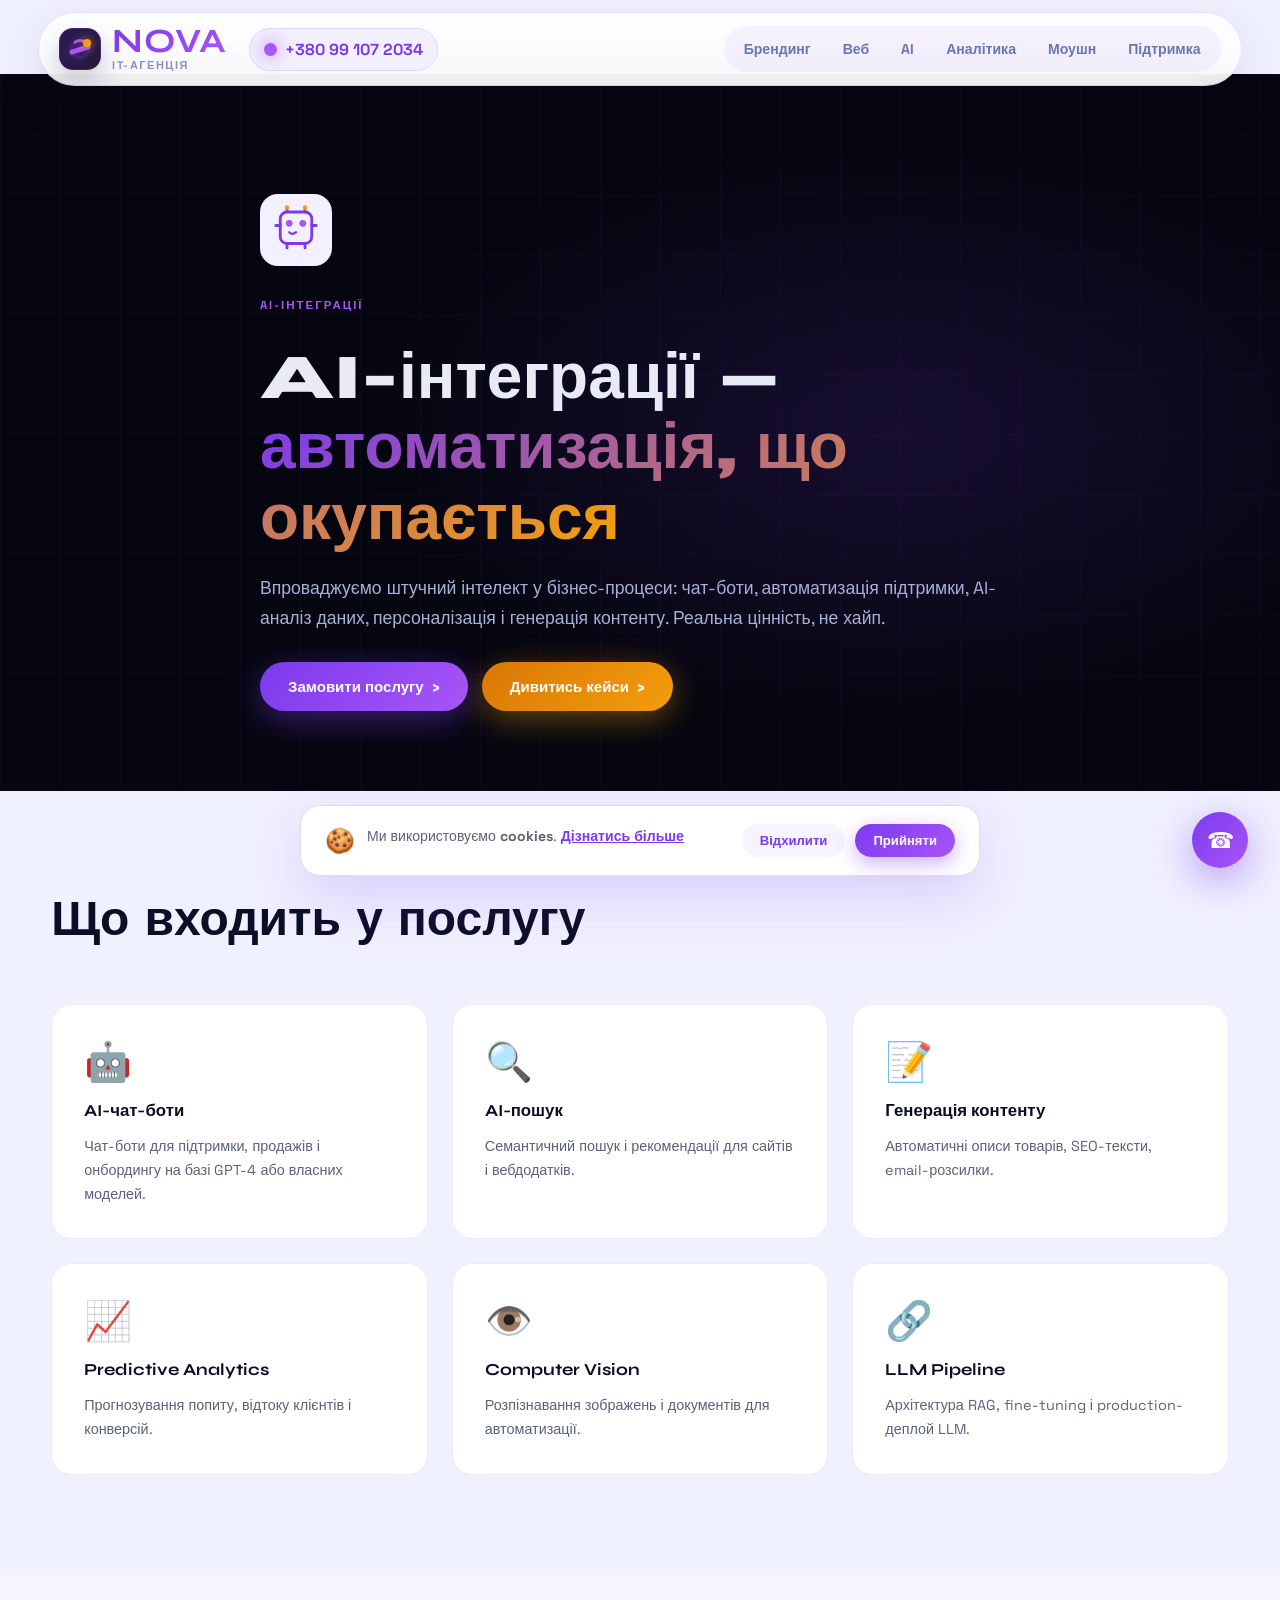
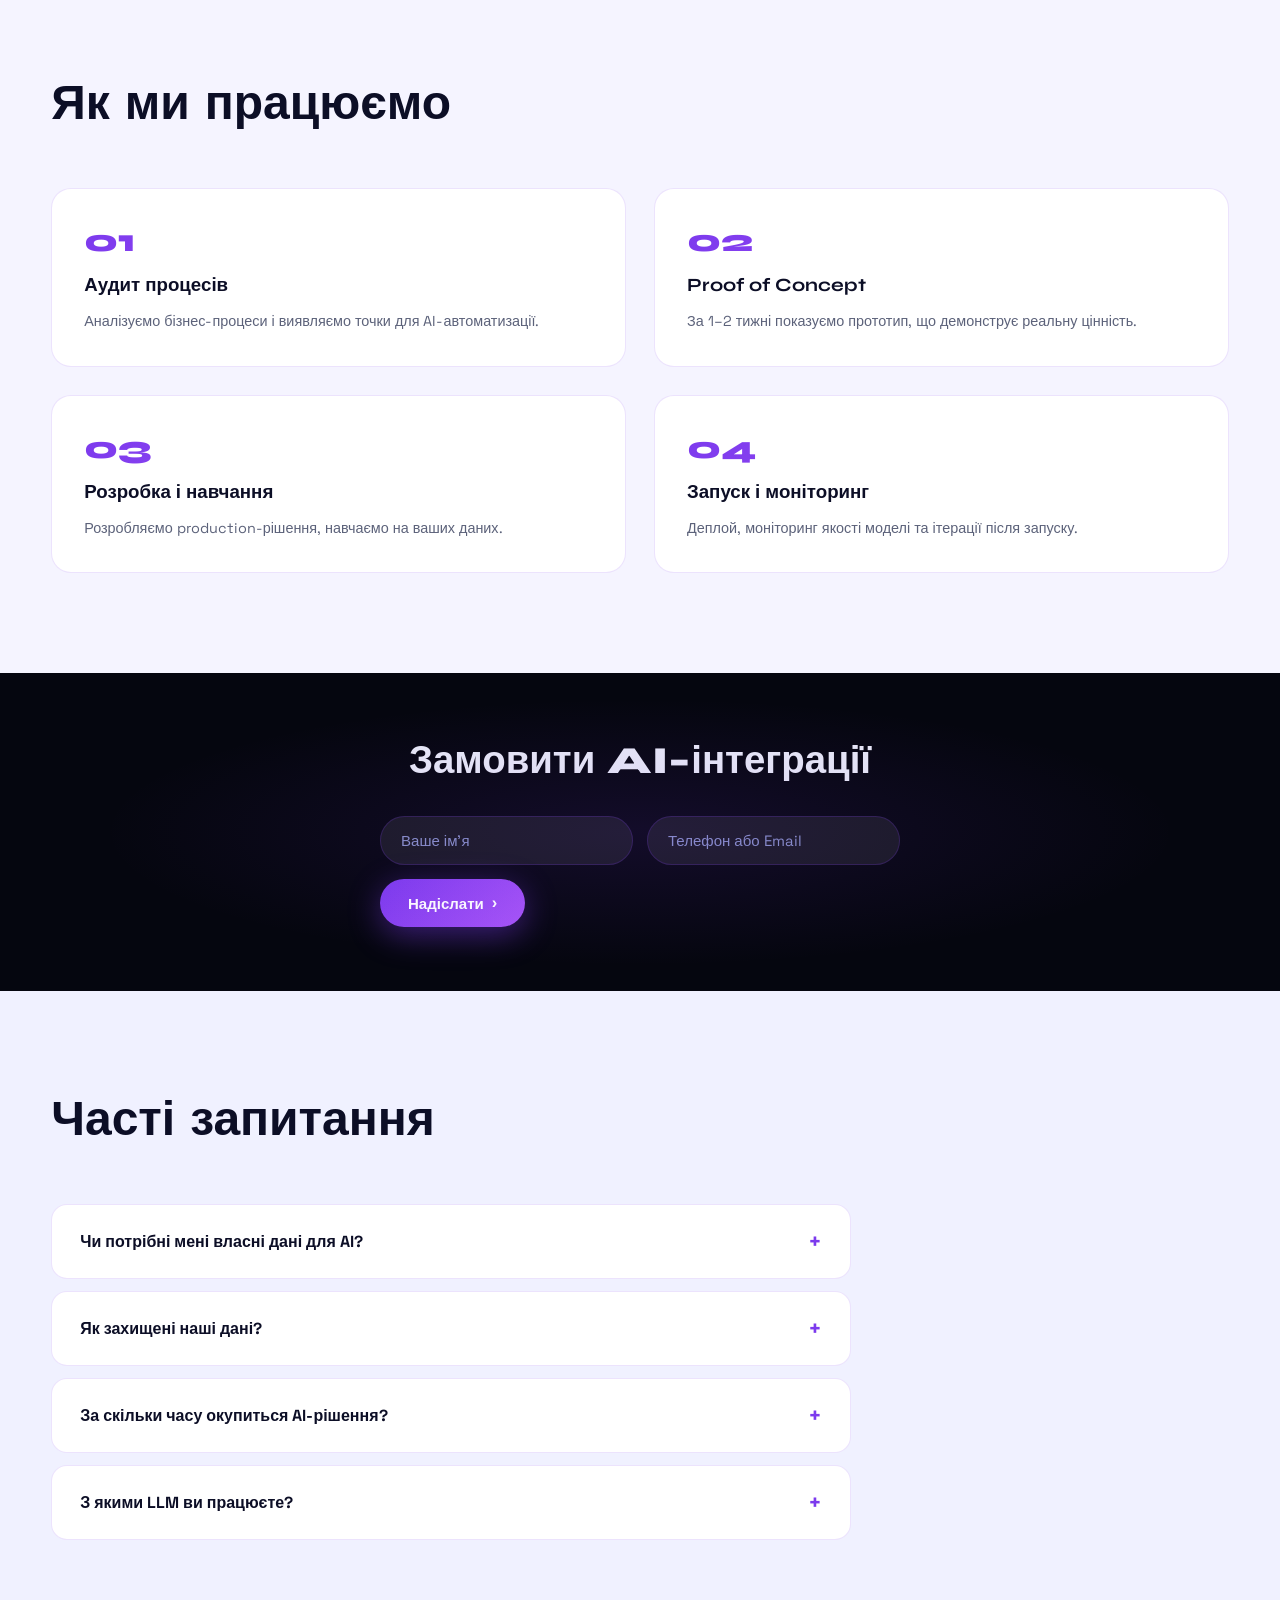
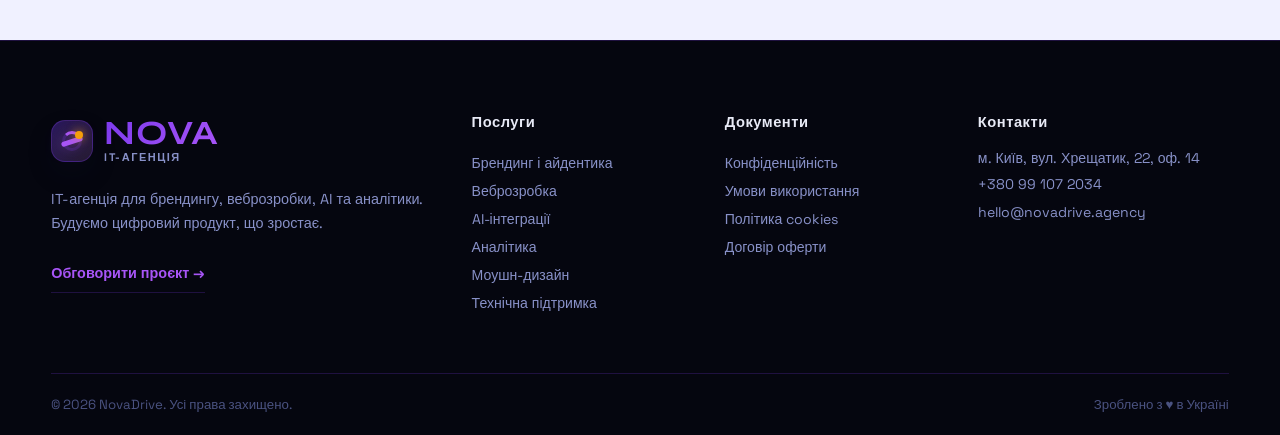
==== ai/index.html @ da86ccfa "first commit" ====
<!doctype html>
<html lang="uk">
<head>
  <meta charset="UTF-8"/>
  <meta name="viewport" content="width=device-width, initial-scale=1.0"/>
  <title>AI-інтеграції — NovaDrive</title>
  <meta name="description" content="AI-інтеграції — автоматизація, що окупається"/>
  <link rel="stylesheet" href="/assets/css/style.css"/>
  <style>
    .service-hero{padding:120px 0 80px;background:var(--bg);position:relative;overflow:hidden}
    .service-hero::before{content:'';position:absolute;inset:0;background:radial-gradient(ellipse 60% 60% at 70% 50%,rgba(124,58,237,.15),transparent 70%);pointer-events:none}
    .service-hero::after{content:'';position:absolute;inset:0;background-image:linear-gradient(rgba(124,58,237,.05) 1px,transparent 1px),linear-gradient(90deg,rgba(124,58,237,.05) 1px,transparent 1px);background-size:60px 60px;animation:gridMove 20s linear infinite;pointer-events:none}
    .service-hero-inner{position:relative;z-index:2;display:flex;flex-direction:column;gap:20px;max-width:760px}
    .service-hero img{width:72px;height:72px}
    .service-hero h1{font-family:'Syne',sans-serif;font-size:clamp(2.4rem,5vw,4rem);font-weight:800;color:#e8eaf6;margin:0;line-height:1.1}
    .service-hero h1 span{background:linear-gradient(135deg,#7c3aed,#f59e0b);-webkit-background-clip:text;color:transparent}
    .service-hero .lead{color:#a8b0d6;font-size:1.1rem;line-height:1.7;margin:0}
    .service-cta{display:flex;gap:14px;flex-wrap:wrap;margin-top:8px}
    .features-section{padding:100px 0}
    .features-grid{display:grid;grid-template-columns:repeat(3,1fr);gap:24px;margin-top:0}
    .feature-item{background:#fff;border:1px solid rgba(124,58,237,.12);border-radius:20px;padding:32px;display:flex;flex-direction:column;gap:14px;transition:.3s}
    .feature-item:hover{transform:translateY(-4px);box-shadow:0 20px 50px rgba(124,58,237,.15)}
    .feature-item span{font-size:2.4rem}
    .feature-item h3{font-family:'Syne',sans-serif;font-size:1.05rem;margin:0;color:#0c0e26}
    .feature-item p{color:#5c627a;font-size:.9rem;line-height:1.65;margin:0}
    .process-section{padding:100px 0;background:#f5f4ff}
    .process-grid{display:grid;grid-template-columns:repeat(2,1fr);gap:28px;margin-top:56px}
    .step{background:#fff;border:1px solid rgba(124,58,237,.14);border-radius:20px;padding:32px;display:flex;flex-direction:column;gap:14px}
    .step-num{font-family:'Syne',sans-serif;font-size:2rem;font-weight:800;background:linear-gradient(135deg,#7c3aed,#a855f7);-webkit-background-clip:text;color:transparent}
    .step h3{font-family:'Syne',sans-serif;margin:0;color:#0c0e26}
    .step p{color:#5c627a;font-size:.9rem;line-height:1.65;margin:0}
    .faq-section{padding:100px 0}
    .faq-list{display:flex;flex-direction:column;gap:12px;margin-top:56px;max-width:800px}
    .faq-item{background:#fff;border:1px solid rgba(124,58,237,.14);border-radius:16px;overflow:hidden}
    .faq-item summary{padding:22px 28px;cursor:pointer;font-weight:700;color:#0c0e26;list-style:none;display:flex;justify-content:space-between;align-items:center}
    .faq-item summary::after{content:'+';color:var(--violet);font-size:1.4rem;transition:.2s}
    .faq-item[open] summary::after{transform:rotate(45deg)}
    .faq-item p{padding:0 28px 22px;color:#5c627a;font-size:.9rem;line-height:1.7;margin:0}
    @media(max-width:768px){.features-grid,.process-grid{grid-template-columns:1fr}}
  </style>
</head>
<body>
<div class="loader"><div class="loader-ring"></div></div>

<header class="site-header" id="top">
  <div class="container nav-wrap">
    <a class="logo logo-premium" href="/" aria-label="NovaDrive">
      <span class="logo-mark"><i></i></span>
      <span class="logo-text"><b>NOVA</b><em>IT-агенція</em></span>
    </a>
    <div class="quick-contact">
      <span class="dot"></span>
      <a href="tel:+380991072034">+380 99 107 2034</a>
    </div>
    <nav class="desktop-nav">
      <a href="/branding">Брендинг</a>
      <a href="/webdev">Веб</a>
      <a href="/ai">AI</a>
      <a href="/analytics">Аналітика</a>
      <a href="/motion">Моушн</a>
      <a href="/support">Підтримка</a>
    </nav>
    <button class="menu-btn" aria-label="Меню" aria-expanded="false">
      <span></span><span></span><span></span>
    </button>
  </div>
</header>

<aside class="mega-menu" aria-hidden="true">
  <div class="mega-panel">
    <div class="mega-head">
      <a class="logo logo-premium" href="/" aria-label="NovaDrive">
        <span class="logo-mark"><i></i></span>
        <span class="logo-text"><b>NOVA</b><em>IT-агенція</em></span>
      </a>
      <button class="close-menu" aria-label="Закрити">×</button>
    </div>
    <div class="mega-grid">
      <div class="mega-card featured">
        <p class="eyebrow">Послуга</p>
        <h3>AI-інтеграції</h3>
        <p>AI-інтеграції — автоматизація, що окупається</p>
        <a class="btn small" href="#consult">Обговорити проєкт <i>›</i></a>
      </div>
      <div class="mega-card">
        <h3>Послуги</h3>
        <a href="/branding">Брендинг і айдентика</a>
        <a href="/webdev">Веброзробка</a>
        <a href="/ai">AI-інтеграції</a>
        <a href="/analytics">Аналітика</a>
        <a href="/motion">Моушн-дизайн</a>
        <a href="/support">Технічна підтримка</a>
      </div>
      <div class="mega-card"><h3>Навігація</h3>
        <a href="/">Головна</a><a href="/#cases">Кейси</a>
        <a href="/#reviews">Відгуки</a><a href="/#team">Команда</a>
      </div>
      <div class="mega-card contact-card"><h3>Контакти</h3>
        <a href="tel:+380991072034">+380 99 107 2034</a>
        <a href="mailto:hello@novadrive.agency">hello@novadrive.agency</a>
      </div>
    </div>
  </div>
</aside>

<main>
  <section class="service-hero">
    <div class="container service-hero-inner reveal">
      <img src="/assets/img/ai.svg" alt="AI-інтеграції"/>
      <p class="eyebrow">AI-інтеграції</p>
      <h1>AI-інтеграції — <span>автоматизація, що окупається</span></h1>
      <p class="lead">Впроваджуємо штучний інтелект у бізнес-процеси: чат-боти, автоматизація підтримки, AI-аналіз даних, персоналізація і генерація контенту. Реальна цінність, не хайп.</p>
      <div class="service-cta">
        <a href="#consult" class="btn">Замовити послугу <i>›</i></a>
        <a href="/#cases" class="btn amber">Дивитись кейси <i>›</i></a>
      </div>
    </div>
  </section>

  <section class="features-section">
    <div class="container">
      <h2 class="title reveal">Що входить у послугу</h2>
      <div class="features-grid">
        <div class="feature-item reveal"><span>🤖</span><h3>AI-чат-боти</h3><p>Чат-боти для підтримки, продажів і онбордингу на базі GPT-4 або власних моделей.</p></div>
<div class="feature-item reveal"><span>🔍</span><h3>AI-пошук</h3><p>Семантичний пошук і рекомендації для сайтів і вебдодатків.</p></div>
<div class="feature-item reveal"><span>📝</span><h3>Генерація контенту</h3><p>Автоматичні описи товарів, SEO-тексти, email-розсилки.</p></div>
<div class="feature-item reveal"><span>📈</span><h3>Predictive Analytics</h3><p>Прогнозування попиту, відтоку клієнтів і конверсій.</p></div>
<div class="feature-item reveal"><span>👁️</span><h3>Computer Vision</h3><p>Розпізнавання зображень і документів для автоматизації.</p></div>
<div class="feature-item reveal"><span>🔗</span><h3>LLM Pipeline</h3><p>Архітектура RAG, fine-tuning і production-деплой LLM.</p></div>
      </div>
    </div>
  </section>

  <section class="process-section">
    <div class="container">
      <h2 class="title reveal">Як ми працюємо</h2>
      <div class="process-grid">
        <div class="step reveal"><span class="step-num">01</span><h3>Аудит процесів</h3><p>Аналізуємо бізнес-процеси і виявляємо точки для AI-автоматизації.</p></div>
<div class="step reveal"><span class="step-num">02</span><h3>Proof of Concept</h3><p>За 1–2 тижні показуємо прототип, що демонструє реальну цінність.</p></div>
<div class="step reveal"><span class="step-num">03</span><h3>Розробка і навчання</h3><p>Розробляємо production-рішення, навчаємо на ваших даних.</p></div>
<div class="step reveal"><span class="step-num">04</span><h3>Запуск і моніторинг</h3><p>Деплой, моніторинг якості моделі та ітерації після запуску.</p></div>
      </div>
    </div>
  </section>

  <section class="consult cyber-band small-band" id="consult">
    <div class="container">
      <h2>Замовити AI-інтеграції</h2>
      <form>
        <input placeholder="Ваше ім'я"/>
        <input placeholder="Телефон або Email"/>
        <button class="btn" type="submit">Надіслати <i>›</i></button>
      </form>
    </div>
  </section>

  <section class="faq-section">
    <div class="container">
      <h2 class="title reveal">Часті запитання</h2>
      <div class="faq-list">
        <details class="faq-item reveal"><summary>Чи потрібні мені власні дані для AI?</summary><p>Не обов'язково. Є рішення на базі публічних моделей без власного навчання.</p></details>
<details class="faq-item reveal"><summary>Як захищені наші дані?</summary><p>Використовуємо enterprise-контракти з провайдерами, дані не потрапляють у навчання моделей.</p></details>
<details class="faq-item reveal"><summary>За скільки часу окупиться AI-рішення?</summary><p>Залежить від задачі. Чат-бот для підтримки окупається за 1–3 місяці.</p></details>
<details class="faq-item reveal"><summary>З якими LLM ви працюєте?</summary><p>OpenAI GPT-4o, Anthropic Claude, Mistral, Llama та власні fine-tuned моделі.</p></details>
      </div>
    </div>
  </section>
</main>

<footer>
  <div class="container footer-grid">
    <div class="footer-brand">
      <a class="logo logo-premium" href="#top" aria-label="NovaDrive">
        <span class="logo-mark"><i></i></span>
        <span class="logo-text"><b>NOVA</b><em>IT-агенція</em></span>
      </a>
      <p>IT-агенція для брендингу, веброзробки, AI та аналітики. Будуємо цифровий продукт, що зростає.</p>
      <a class="footer-cta" href="/#consult">Обговорити проєкт →</a>
    </div>
    <div><h3>Послуги</h3>
      <a href="/branding">Брендинг і айдентика</a>
      <a href="/webdev">Веброзробка</a>
      <a href="/ai">AI-інтеграції</a>
      <a href="/analytics">Аналітика</a>
      <a href="/motion">Моушн-дизайн</a>
      <a href="/support">Технічна підтримка</a>
    </div>
    <div><h3>Документи</h3>
      <a href="/privacy-policy">Конфіденційність</a>
      <a href="/terms-and-conditions">Умови використання</a>
      <a href="/cookie-policy">Політика cookies</a>
      <a href="/offer-agreement">Договір оферти</a>
    </div>
    <div><h3>Контакти</h3>
      <p>м. Київ, вул. Хрещатик, 22, оф. 14</p>
      <a href="tel:+380991072034">+380 99 107 2034</a>
      <a href="mailto:hello@novadrive.agency">hello@novadrive.agency</a>
    </div>
  </div>
  <div class="container footer-bottom">
    <p>© 2026 NovaDrive. Усі права захищено.</p>
    <p>Зроблено з ♥ в Україні</p>
  </div>
</footer>

<a class="float-call" href="tel:+380991072034" aria-label="Зателефонувати">☎</a>
<a class="to-top" href="#top" aria-label="Вгору"><span>↑</span></a>
<div class="cookie-banner" id="cookieBanner">
  <div class="cookie-inner">
    <div class="cookie-text"><span class="cookie-icon">🍪</span>
      <p>Ми використовуємо <strong>cookies</strong>. <a href="/cookie-policy">Дізнатись більше</a></p>
    </div>
    <div class="cookie-actions">
      <button class="btn small cookie-decline" id="cookieDecline">Відхилити</button>
      <button class="btn small cookie-accept" id="cookieAccept">Прийняти</button>
    </div>
  </div>
</div>
<script src="/assets/js/main.js"></script>
</body>
</html>
---- assets/css/style.css ----
@import url('https://fonts.googleapis.com/css2?family=Space+Grotesk:wght@300;400;500;600;700&family=Syne:wght@400;600;700;800&display=swap');

:root {
  --bg:        #05060f;
  --bg2:       #080b1a;
  --card:      #0d1030;
  --card2:     #10143a;
  --violet:    #7c3aed;
  --violet2:   #a855f7;
  --amber:     #f59e0b;
  --amber2:    #fbbf24;
  --electric:  #38bdf8;
  --text:      #e8eaf6;
  --muted:     #8891c8;
  --border:    rgba(124,58,237,0.22);
  --glow:      rgba(124,58,237,0.35);
  --glow2:     rgba(245,158,11,0.35);
  --dark:      #020309;
}

* { box-sizing: border-box; }
html { scroll-behavior: smooth; }

body {
  margin: 0;
  font-family: 'Space Grotesk', Arial, sans-serif;
  background: #f0f1ff;
  color: #0c0e26;
  overflow-x: hidden;
}

/* ── Loader ──────────────────────────────────────────────── */
.loader {
  position: fixed;
  inset: 0;
  background: var(--dark);
  z-index: 99;
  display: grid;
  place-items: center;
  transition: 0.6s ease;
}
.loader.hide { opacity: 0; pointer-events: none; }
.loader-ring {
  position: relative;
  width: 64px; height: 64px;
}
.loader-ring::before,
.loader-ring::after {
  content: '';
  position: absolute;
  border-radius: 50%;
  border: 3px solid transparent;
}
.loader-ring::before {
  inset: 0;
  border-top-color: var(--violet2);
  animation: spin 1s linear infinite;
}
.loader-ring::after {
  inset: 10px;
  border-top-color: var(--amber);
  animation: spin 0.7s linear infinite reverse;
}
@keyframes spin { to { transform: rotate(360deg); } }

/* ── Container ───────────────────────────────────────────── */
.container { width: min(1180px, 92%); margin: auto; }

/* ── Header ──────────────────────────────────────────────── */
.site-header {
  position: sticky;
  top: 12px;
  z-index: 30;
  width: min(1320px, 94%);
  margin: 0 auto;
  background: rgba(255,255,255,0.88);
  backdrop-filter: blur(24px);
  border: 1px solid rgba(124,58,237,0.15);
  border-radius: 999px;
  box-shadow: 0 18px 50px rgba(12,14,38,0.1);
  transition: 0.3s ease;
}
.site-header.scrolled {
  background: rgba(255,255,255,0.96);
  box-shadow: 0 18px 52px rgba(12,14,38,0.18);
}
.nav-wrap {
  width: 100%; height: 72px;
  display: flex; align-items: center; gap: 22px; padding: 0 20px;
}

/* ── Logo ────────────────────────────────────────────────── */
.logo {
  text-decoration: none; color: #0c0e26;
  display: flex; align-items: flex-end; gap: 7px;
}
.logo b {
  font-family: 'Syne', sans-serif;
  font-size: 31px; letter-spacing: 1px;
  background: linear-gradient(135deg, #7c3aed, #a855f7);
  -webkit-background-clip: text; color: transparent;
}
.logo-premium {
  align-items: center; gap: 11px;
}
.logo-premium .logo-mark {
  position: relative; width: 42px; height: 42px; flex: 0 0 42px;
  display: grid; place-items: center;
  border-radius: 14px;
  background: linear-gradient(135deg, rgba(124,58,237,0.22), rgba(245,158,11,0.08)), #0d0e26;
  border: 1px solid rgba(124,58,237,0.35);
  box-shadow: inset 0 0 18px rgba(124,58,237,0.12), 0 12px 24px rgba(12,14,38,0.18);
}
.logo-premium .logo-mark::before {
  content: '';
  position: absolute;
  width: 22px; height: 5px;
  border-radius: 999px;
  background: var(--violet2);
  box-shadow: 0 0 16px rgba(168,85,247,0.9);
  transform: rotate(-18deg);
}
.logo-premium .logo-mark::after {
  content: '';
  position: absolute;
  width: 8px; height: 8px;
  border-radius: 50%;
  right: 9px; top: 10px;
  background: var(--amber);
  box-shadow: 0 0 10px rgba(245,158,11,0.8);
}
.logo-premium .logo-mark i {
  width: 20px; height: 20px;
  border: 3px solid rgba(124,58,237,0.2);
  border-top-color: var(--violet2);
  border-radius: 50%;
}
.logo-premium .logo-text { display: grid; gap: 1px; }
.logo-premium .logo-text b {
  font-family: 'Syne', sans-serif;
  font-size: 34px; line-height: 0.9;
  background: linear-gradient(135deg, #7c3aed, #a855f7);
  -webkit-background-clip: text; color: transparent;
}
.logo-premium .logo-text em {
  color: #8891c8; font-size: 11px; font-style: normal;
  font-weight: 700; letter-spacing: 1.5px; text-transform: uppercase;
}
.mega-head .logo-premium .logo-text em { color: #c4b5fd; }

/* ── Quick Contact ───────────────────────────────────────── */
.quick-contact {
  display: flex; align-items: center; gap: 8px;
  font-weight: 700; padding: 10px 14px; border-radius: 999px;
  background: #f3f0ff; border: 1px solid #ddd6fe; white-space: nowrap;
}
.quick-contact a { color: #7c3aed; text-decoration: none; }
.dot {
  width: 13px; height: 13px; border-radius: 50%;
  background: var(--violet2);
  box-shadow: 0 0 18px var(--violet2);
  animation: pulse-dot 2s ease-in-out infinite;
}
@keyframes pulse-dot {
  0%,100% { box-shadow: 0 0 12px var(--violet2); }
  50%      { box-shadow: 0 0 28px var(--violet2), 0 0 50px rgba(168,85,247,0.4); }
}

/* ── Desktop Nav ─────────────────────────────────────────── */
.desktop-nav {
  display: flex; margin-left: auto; gap: 4px;
  align-items: center; padding: 6px; border-radius: 999px;
  background: rgba(124,58,237,0.06);
}
.desktop-nav a {
  color: #6876b8; text-decoration: none; font-weight: 700;
  font-size: 0.88rem; padding: 8px 14px; border-radius: 999px;
  transition: 0.2s;
}
.desktop-nav a:hover { background: rgba(124,58,237,0.1); color: #7c3aed; }

/* ── Menu Button ─────────────────────────────────────────── */
.menu-btn {
  display: none; flex-direction: column; gap: 5px; cursor: pointer;
  background: none; border: none; padding: 10px; margin-left: auto;
}
.menu-btn span {
  display: block; width: 24px; height: 2.5px;
  background: #0c0e26; border-radius: 99px;
  transition: 0.35s cubic-bezier(.77,0,.18,1);
  transform-origin: center;
}
.menu-btn.open span:nth-child(1) { transform: rotate(45deg) translate(5px,5px); }
.menu-btn.open span:nth-child(2) { opacity: 0; transform: scaleX(0); }
.menu-btn.open span:nth-child(3) { transform: rotate(-45deg) translate(5px,-5px); }

/* ── Mega Menu ───────────────────────────────────────────── */
.mega-menu {
  position: fixed; inset: 0; z-index: 60;
  background: rgba(5,6,15,0.6); backdrop-filter: blur(8px);
  opacity: 0; pointer-events: none; transition: 0.35s ease;
}
.mega-menu.open { opacity: 1; pointer-events: all; }
.mega-panel {
  position: absolute; top: 0; right: 0; bottom: 0;
  width: min(520px, 100%);
  background: #080b1a;
  border-left: 1px solid var(--border);
  padding: 36px;
  display: flex; flex-direction: column; gap: 32px;
  transform: translateX(100%); transition: 0.4s cubic-bezier(.77,0,.18,1);
  overflow-y: auto;
}
.mega-menu.open .mega-panel { transform: translateX(0); }
.mega-head {
  display: flex; align-items: center; justify-content: space-between;
}
.close-menu {
  background: none; border: 1px solid var(--border); color: var(--muted);
  width: 40px; height: 40px; border-radius: 50%;
  font-size: 22px; cursor: pointer; display: grid; place-items: center;
  transition: 0.2s;
}
.close-menu:hover { background: var(--violet); color: #fff; border-color: var(--violet); }
.mega-grid {
  display: grid; grid-template-columns: 1fr 1fr; gap: 20px;
}
.mega-card {
  background: var(--card); border: 1px solid var(--border);
  border-radius: 20px; padding: 24px; display: flex; flex-direction: column; gap: 12px;
}
.mega-card.featured {
  grid-column: 1 / -1;
  background: linear-gradient(135deg, rgba(124,58,237,0.2), rgba(245,158,11,0.08));
  border-color: rgba(124,58,237,0.4);
}
.mega-card h3 { color: #e8eaf6; font-family: 'Syne', sans-serif; font-size: 1rem; margin: 0; }
.mega-card p { color: var(--muted); font-size: 0.88rem; margin: 0; line-height: 1.6; }
.mega-card a {
  color: var(--muted); text-decoration: none; font-size: 0.88rem;
  padding: 6px 0; border-bottom: 1px solid rgba(124,58,237,0.12);
  transition: 0.2s;
}
.mega-card a:hover { color: var(--violet2); padding-left: 6px; }
.mega-card .contact-card p, .mega-card .contact-card a {
  font-size: 0.82rem; color: var(--muted); border: none; padding: 0;
}
.eyebrow {
  font-size: 0.72rem; font-weight: 700; letter-spacing: 2px;
  text-transform: uppercase; color: var(--violet2);
}

/* ── Buttons ─────────────────────────────────────────────── */
.btn {
  display: inline-flex; align-items: center; gap: 8px;
  background: linear-gradient(135deg, #7c3aed, #a855f7);
  color: #fff; text-decoration: none; padding: 14px 28px;
  border-radius: 999px; font-weight: 700; font-size: 0.94rem;
  border: none; cursor: pointer;
  box-shadow: 0 8px 32px rgba(124,58,237,0.45);
  transition: 0.25s; white-space: nowrap;
}
.btn:hover {
  transform: translateY(-2px);
  box-shadow: 0 14px 40px rgba(124,58,237,0.6);
}
.btn i { font-style: normal; font-size: 1.1em; }
.btn.small { padding: 9px 18px; font-size: 0.82rem; }
.btn.center { display: flex; width: max-content; margin: 40px auto 0; }
.btn.amber {
  background: linear-gradient(135deg, #d97706, #f59e0b);
  box-shadow: 0 8px 32px rgba(245,158,11,0.4);
}
.btn.amber:hover { box-shadow: 0 14px 40px rgba(245,158,11,0.6); }

/* ── Reveal Animations ───────────────────────────────────── */
.reveal {
  opacity: 0; transform: translateY(32px);
  transition: opacity 0.7s ease, transform 0.7s ease;
}
.reveal.visible { opacity: 1; transform: translateY(0); }

/* ── Section ─────────────────────────────────────────────── */
.section { padding: 100px 0; }
.section.soft { background: #f5f4ff; }
.title {
  font-family: 'Syne', sans-serif; font-size: clamp(2rem, 4vw, 3rem);
  font-weight: 800; margin: 0 0 56px; color: #0c0e26;
}
.title.light { color: #e8eaf6; }

/* ── Hero ────────────────────────────────────────────────── */
.hero {
  padding: 130px 0 110px;
  background: var(--bg);
  position: relative; overflow: hidden;
}
.hero::before {
  content: '';
  position: absolute; inset: 0;
  background:
    radial-gradient(ellipse 70% 50% at 80% 50%, rgba(124,58,237,0.18) 0%, transparent 65%),
    radial-gradient(ellipse 50% 40% at 20% 80%, rgba(245,158,11,0.08) 0%, transparent 60%);
  pointer-events: none;
}

/* animated grid bg */
.hero::after {
  content: '';
  position: absolute; inset: 0;
  background-image:
    linear-gradient(rgba(124,58,237,0.06) 1px, transparent 1px),
    linear-gradient(90deg, rgba(124,58,237,0.06) 1px, transparent 1px);
  background-size: 60px 60px;
  animation: gridMove 20s linear infinite;
  pointer-events: none;
}
@keyframes gridMove {
  0%   { background-position: 0 0; }
  100% { background-position: 60px 60px; }
}

.hero-grid {
  display: grid; grid-template-columns: 1fr 1fr;
  gap: 60px; align-items: center;
  position: relative; z-index: 2;
}
.hero-text { display: flex; flex-direction: column; gap: 22px; }
.hero-text h1 {
  font-family: 'Syne', sans-serif;
  font-size: clamp(2.6rem, 5vw, 4.2rem);
  font-weight: 800; line-height: 1.08;
  color: #e8eaf6; margin: 0;
}
.hero-text h1 span {
  background: linear-gradient(135deg, #7c3aed, #f59e0b);
  -webkit-background-clip: text; color: transparent;
}
.hero-text .lead {
  font-size: 1.12rem; line-height: 1.7; color: #a8b0d6; margin: 0;
}
.hero-text p { color: #7a84b0; line-height: 1.7; margin: 0; }
.hero-proof {
  display: flex; gap: 20px; flex-wrap: wrap; margin-top: 8px;
}
.hero-proof span {
  font-size: 0.85rem; font-weight: 700; color: #a8b0d6;
  padding: 8px 16px; border-radius: 999px;
  background: rgba(124,58,237,0.12); border: 1px solid rgba(124,58,237,0.22);
}
.hero-proof span b { color: var(--violet2); font-size: 1.1em; }

/* Hero Art */
.hero-art {
  position: relative; height: 440px;
  display: grid; place-items: center;
}
.orbit-ring {
  position: absolute; border-radius: 50%;
  border: 1px solid rgba(124,58,237,0.2);
  animation: orbit-spin 18s linear infinite;
}
.orbit-ring:nth-child(1) { width: 300px; height: 300px; animation-duration: 18s; }
.orbit-ring:nth-child(2) { width: 200px; height: 200px; animation-duration: 12s; animation-direction: reverse; border-color: rgba(245,158,11,0.18); }
.orbit-ring:nth-child(3) { width: 380px; height: 380px; animation-duration: 25s; border-color: rgba(56,189,248,0.12); }

.orbit-ring::after {
  content: '';
  position: absolute; top: -5px; left: 50%;
  width: 10px; height: 10px; border-radius: 50%;
  background: var(--violet2);
  box-shadow: 0 0 16px var(--violet2);
  transform: translateX(-50%);
}
.orbit-ring:nth-child(2)::after { background: var(--amber); box-shadow: 0 0 16px var(--amber); }
.orbit-ring:nth-child(3)::after { background: var(--electric); box-shadow: 0 0 16px var(--electric); }

@keyframes orbit-spin { to { transform: rotate(360deg); } }

.screen-card {
  position: absolute;
  background: var(--card); border: 1px solid var(--border);
  border-radius: 14px; padding: 14px 18px;
  display: flex; flex-direction: column; gap: 2px;
  box-shadow: 0 20px 50px rgba(5,6,15,0.7);
  animation: float 4s ease-in-out infinite;
}
.screen-card b { color: var(--violet2); font-family: 'Syne', sans-serif; font-size: 1.1rem; }
.screen-card span { color: var(--muted); font-size: 0.78rem; }
.screen-card { top: 15%; left: 5%; }
.screen-card.card-2 { top: 20%; right: 5%; animation-delay: 1.3s; }
.screen-card.card-3 { bottom: 18%; left: 10%; animation-delay: 2.5s; }
@keyframes float {
  0%,100% { transform: translateY(0); }
  50%      { transform: translateY(-12px); }
}

.core-card {
  width: 180px; padding: 24px;
  background: linear-gradient(135deg, rgba(124,58,237,0.25), rgba(245,158,11,0.1));
  border: 1px solid rgba(124,58,237,0.45); border-radius: 24px;
  display: flex; flex-direction: column; gap: 12px; align-items: center; text-align: center;
  box-shadow: 0 30px 80px rgba(124,58,237,0.25);
  position: relative; z-index: 2;
}
.core-card-head span { font-size: 0.72rem; text-transform: uppercase; letter-spacing: 2px; color: var(--muted); }
.core-card-head b { display: block; font-family: 'Syne', sans-serif; font-size: 1rem; color: var(--text); }
.avatar-shape {
  width: 52px; height: 52px; border-radius: 50%;
  background: linear-gradient(135deg, var(--violet), var(--amber));
  box-shadow: 0 8px 24px rgba(124,58,237,0.5);
}
.pulse-bars {
  display: flex; align-items: flex-end; gap: 4px; height: 36px;
}
.pulse-bars span {
  width: 6px; border-radius: 3px 3px 0 0;
  background: linear-gradient(to top, var(--violet), var(--violet2));
  animation: bar-grow 1.2s ease-in-out infinite;
}
.pulse-bars span:nth-child(1) { height: 60%; animation-delay: 0s; }
.pulse-bars span:nth-child(2) { height: 100%; animation-delay: 0.2s; }
.pulse-bars span:nth-child(3) { height: 75%; animation-delay: 0.4s; }
.pulse-bars span:nth-child(4) { height: 45%; animation-delay: 0.6s; }
.pulse-bars span:nth-child(5) { height: 85%; animation-delay: 0.8s; }
@keyframes bar-grow {
  0%,100% { opacity: 0.6; }
  50%      { opacity: 1; box-shadow: 0 0 10px var(--violet2); }
}

/* ── Services ────────────────────────────────────────────── */
.service-grid {
  display: grid; grid-template-columns: repeat(3, 1fr); gap: 24px;
}
.service-card {
  background: #fff;
  border: 1px solid rgba(124,58,237,0.12);
  border-radius: 20px; padding: 32px;
  display: flex; flex-direction: column; gap: 14px;
  transition: 0.3s; position: relative; overflow: hidden;
}
.service-card::before {
  content: '';
  position: absolute; top: 0; left: 0; right: 0; height: 3px;
  background: linear-gradient(90deg, var(--violet), var(--violet2));
  transform: scaleX(0); transform-origin: left;
  transition: 0.35s ease;
}
.service-card:hover { transform: translateY(-5px); box-shadow: 0 20px 60px rgba(124,58,237,0.18); border-color: rgba(124,58,237,0.3); }
.service-card:hover::before { transform: scaleX(1); }
.service-card img { width: 52px; height: 52px; filter: hue-rotate(220deg) saturate(1.6); }
.service-card h3 { font-family: 'Syne', sans-serif; font-size: 1.1rem; margin: 0; color: #0c0e26; }
.service-card p { margin: 0; color: #5c627a; font-size: 0.92rem; line-height: 1.6; flex: 1; }
.service-card a {
  color: var(--violet); font-weight: 700; text-decoration: none;
  font-size: 0.88rem; display: inline-flex; align-items: center; gap: 6px;
  transition: gap 0.2s;
}
.service-card a::after { content: '→'; }
.service-card a:hover { gap: 10px; }

/* ── Cases ───────────────────────────────────────────────── */
.case-grid {
  display: grid; grid-template-columns: repeat(3, 1fr); gap: 24px;
}
.case {
  border-radius: 20px; overflow: hidden;
  border: 1px solid rgba(124,58,237,0.12);
  transition: 0.3s;
  background: #fff;
}
.case:hover { transform: translateY(-6px); box-shadow: 0 24px 60px rgba(124,58,237,0.18); }
.case-img { height: 200px; overflow: hidden; background: var(--card2); }
.case-img img { width: 100%; height: 100%; object-fit: cover; transition: 0.5s; }
.case:hover .case-img img { transform: scale(1.07); }
.case h3 {
  padding: 20px; font-family: 'Syne', sans-serif;
  font-size: 1rem; margin: 0; color: #0c0e26; line-height: 1.4;
}

/* ── About ───────────────────────────────────────────────── */
.about-grid {
  display: grid; grid-template-columns: 1fr 1.6fr; gap: 72px; align-items: center;
}
.about-grid h2 {
  font-family: 'Syne', sans-serif; font-size: 2.2rem;
  font-weight: 800; margin: 0 0 20px; color: #0c0e26;
}
.about-grid p { color: #5c627a; line-height: 1.8; margin: 0 0 18px; }
.about-grid ul {
  list-style: none; padding: 0; margin: 0;
  display: flex; flex-direction: column; gap: 10px;
}
.about-grid ul li {
  color: #5c627a; padding-left: 22px; position: relative;
}
.about-grid ul li::before {
  content: '▸'; position: absolute; left: 0; color: var(--violet2);
}
.illustration {
  border-radius: 24px; overflow: hidden;
  box-shadow: 0 30px 80px rgba(124,58,237,0.25);
  border: 1px solid var(--border);
}
.illustration img { width: 100%; display: block; }

/* ── Cyber Band ──────────────────────────────────────────── */
.cyber-band {
  background: var(--bg);
  padding: 80px 0;
  position: relative; overflow: hidden;
}
.cyber-band::before {
  content: '';
  position: absolute; inset: 0;
  background: radial-gradient(ellipse 60% 60% at 50% 50%, rgba(124,58,237,0.12), transparent 70%);
}
.small-band { padding: 64px 0; }
.culture-grid {
  display: grid; grid-template-columns: repeat(3, 1fr); gap: 32px;
  position: relative; z-index: 1;
}
.culture-grid > div {
  display: flex; flex-direction: column; gap: 14px;
  padding: 30px; border-radius: 20px;
  border: 1px solid var(--border);
  background: rgba(255,255,255,0.03);
  transition: 0.3s;
}
.culture-grid > div:hover { background: rgba(124,58,237,0.1); border-color: rgba(124,58,237,0.35); }
.culture-grid span { font-size: 2rem; }
.culture-grid h3 { font-family: 'Syne', sans-serif; color: #e8eaf6; margin: 0; }
.culture-grid p { color: var(--muted); margin: 0; line-height: 1.7; }

/* ── Stats Band ──────────────────────────────────────────── */
.stats-band {
  background: linear-gradient(135deg, #7c3aed, #a855f7);
  padding: 72px 0;
}
.stats-grid {
  display: grid; grid-template-columns: repeat(4,1fr); gap: 32px; text-align: center;
}
.stat h3 {
  font-family: 'Syne', sans-serif; font-size: clamp(2.4rem, 4vw, 3.5rem);
  font-weight: 800; color: #fff; margin: 0 0 6px;
}
.stat p { color: rgba(255,255,255,0.75); font-size: 0.92rem; margin: 0; }
.stat h3 span { color: var(--amber2); }

/* ── Growth / Chart ──────────────────────────────────────── */
.growth { padding: 100px 0; background: var(--bg2); }
.big-title {
  font-family: 'Syne', sans-serif;
  font-size: clamp(1.8rem, 3.5vw, 2.8rem);
  font-weight: 800; color: #e8eaf6; margin: 0 0 60px;
  max-width: 780px; line-height: 1.2;
}
.growth-chart {
  display: flex; align-items: flex-end; gap: 16px; height: 160px;
}
.bar {
  flex: 1; border-radius: 10px 10px 0 0;
  background: linear-gradient(to top, #7c3aed, #a855f7);
  animation: barRise 1.2s cubic-bezier(.34,1.56,.64,1) both;
  box-shadow: 0 -8px 30px rgba(124,58,237,0.4);
}
.bar.b1 { height: 45%; animation-delay: 0.1s; }
.bar.b2 { height: 62%; animation-delay: 0.2s; }
.bar.b3 { height: 55%; animation-delay: 0.3s; }
.bar.b4 { height: 78%; animation-delay: 0.4s; }
.bar.b5 { height: 100%; animation-delay: 0.5s; background: linear-gradient(to top, #d97706, #f59e0b); box-shadow: 0 -8px 30px rgba(245,158,11,0.45); }
@keyframes barRise {
  from { transform: scaleY(0); transform-origin: bottom; }
  to   { transform: scaleY(1); }
}

/* ── Consult Form ────────────────────────────────────────── */
.consult h2 {
  font-family: 'Syne', sans-serif; font-size: clamp(1.6rem, 3vw, 2.4rem);
  font-weight: 800; color: #e8eaf6; margin: 0 0 32px; text-align: center;
}
.consult form {
  display: flex; gap: 14px; max-width: 520px; margin: 0 auto; flex-wrap: wrap;
}
.consult input {
  flex: 1; min-width: 180px;
  padding: 14px 20px; border-radius: 999px;
  background: rgba(255,255,255,0.08); border: 1px solid var(--border);
  color: #e8eaf6; font-size: 0.94rem; outline: none;
  transition: 0.2s; font-family: inherit;
}
.consult input::placeholder { color: var(--muted); }
.consult input:focus { border-color: var(--violet2); background: rgba(124,58,237,0.12); }

/* ── Reviews ─────────────────────────────────────────────── */
.reviews-wrapper { position: relative; display: flex; align-items: center; gap: 16px; }
.review-slider { overflow: hidden; flex: 1; }
.review-track {
  display: flex; gap: 20px;
  transition: transform 0.5s cubic-bezier(.77,0,.18,1);
}
.review-card {
  min-width: calc((100% - 40px) / 3);
  background: #fff; border: 1px solid rgba(124,58,237,0.14);
  border-radius: 20px; padding: 28px;
  display: flex; flex-direction: column; gap: 14px;
  box-shadow: 0 8px 24px rgba(124,58,237,0.07);
}
.review-card h3 { font-family: 'Syne', sans-serif; font-size: 1rem; margin: 0; color: #0c0e26; }
.review-card p { color: #5c627a; font-size: 0.9rem; line-height: 1.65; margin: 0; }
.avatar {
  width: 48px; height: 48px; border-radius: 50%; overflow: hidden;
  border: 2px solid rgba(124,58,237,0.3);
  box-shadow: 0 0 0 4px rgba(124,58,237,0.08);
}
.avatar img { width: 100%; height: 100%; object-fit: cover; }
.review-btn {
  width: 44px; height: 44px; border-radius: 50%;
  border: 1px solid rgba(124,58,237,0.25); background: #fff;
  color: var(--violet); font-size: 1.4rem; cursor: pointer;
  display: grid; place-items: center; flex-shrink: 0; transition: 0.2s;
  box-shadow: 0 4px 12px rgba(124,58,237,0.12);
}
.review-btn:hover { background: var(--violet); color: #fff; }

/* ── Clients / Logos ─────────────────────────────────────── */
.logos {
  display: grid; grid-template-columns: repeat(6,1fr); gap: 12px;
}
.logos span {
  display: grid; place-items: center;
  padding: 16px; border-radius: 12px;
  border: 1px solid rgba(124,58,237,0.12);
  font-weight: 800; font-size: 0.78rem; letter-spacing: 1.5px;
  color: #8891c8; background: #fff;
  transition: 0.25s;
}
.logos span:hover { border-color: var(--violet); color: var(--violet); background: #f3f0ff; }

/* ── Team ────────────────────────────────────────────────── */
.team-grid {
  display: grid; grid-template-columns: repeat(3,1fr); gap: 28px;
}
.team-grid article {
  text-align: center; display: flex; flex-direction: column; gap: 12px;
}
.team-grid article > div {
  width: 110px; height: 110px; border-radius: 50%;
  overflow: hidden; margin: 0 auto;
  border: 3px solid rgba(124,58,237,0.3);
  box-shadow: 0 8px 30px rgba(124,58,237,0.2);
  transition: 0.3s;
}
.team-grid article:hover > div { border-color: var(--violet); box-shadow: 0 12px 40px rgba(124,58,237,0.4); transform: scale(1.04); }
.team-grid article img { width: 100%; height: 100%; object-fit: cover; }
.team-grid h3 { font-family: 'Syne', sans-serif; margin: 0; color: #0c0e26; }
.team-grid p { margin: 0; color: var(--violet); font-size: 0.88rem; font-weight: 600; }

/* ── Ticker ──────────────────────────────────────────────── */
.ticker-section {
  background: var(--bg);
  padding: 22px 0; overflow: hidden; border-top: 1px solid var(--border);
}
.ticker-track {
  display: flex; gap: 56px;
  animation: ticker 22s linear infinite;
  white-space: nowrap;
}
.ticker-track span {
  color: var(--muted); font-weight: 700; font-size: 0.88rem;
  letter-spacing: 1.5px; text-transform: uppercase; flex-shrink: 0;
}
.ticker-track span i { color: var(--violet2); font-style: normal; margin-right: 8px; }
@keyframes ticker { from { transform: translateX(0); } to { transform: translateX(-50%); } }

/* ── Footer ──────────────────────────────────────────────── */
footer {
  background: var(--bg); border-top: 1px solid var(--border); padding-top: 72px;
}
.footer-grid {
  display: grid; grid-template-columns: 1.8fr 1fr 1fr 1.2fr; gap: 44px;
  padding-bottom: 56px; border-bottom: 1px solid var(--border);
}
.footer-brand { display: flex; flex-direction: column; gap: 18px; }
.footer-brand p { color: var(--muted); font-size: 0.9rem; line-height: 1.7; margin: 0; }
.footer-cta {
  display: inline-flex; align-items: center; gap: 8px;
  color: var(--violet2); font-weight: 700; text-decoration: none; font-size: 0.9rem;
  padding: 10px 0; border-bottom: 1px solid var(--border); width: max-content; transition: 0.2s;
}
.footer-cta:hover { color: var(--amber); border-color: var(--amber); }
footer h3 { font-family: 'Syne', sans-serif; color: #e8eaf6; margin: 0 0 18px; font-size: 0.92rem; letter-spacing: 0.5px; }
footer a { display: block; color: var(--muted); text-decoration: none; font-size: 0.88rem; padding: 5px 0; transition: 0.2s; }
footer a:hover { color: var(--violet2); padding-left: 6px; }
footer p { color: var(--muted); font-size: 0.88rem; margin: 3px 0; }
.footer-bottom {
  padding: 22px 0; display: flex; align-items: center; justify-content: space-between;
}
.footer-bottom p { color: #4a5280; font-size: 0.83rem; margin: 0; }

/* ── Float Buttons ───────────────────────────────────────── */
.float-call {
  position: fixed; bottom: 32px; right: 32px; z-index: 50;
  width: 56px; height: 56px; border-radius: 50%;
  background: linear-gradient(135deg, #7c3aed, #a855f7);
  color: #fff; display: grid; place-items: center; text-decoration: none;
  font-size: 1.4rem; box-shadow: 0 12px 40px rgba(124,58,237,0.5);
  transition: 0.25s; animation: float-pulse 3s ease-in-out infinite;
}
.float-call:hover { transform: scale(1.1); box-shadow: 0 18px 50px rgba(124,58,237,0.7); }
@keyframes float-pulse {
  0%,100% { box-shadow: 0 12px 40px rgba(124,58,237,0.5); }
  50%      { box-shadow: 0 12px 60px rgba(124,58,237,0.8), 0 0 0 12px rgba(124,58,237,0.08); }
}

.to-top {
  position: fixed; bottom: 96px; right: 32px; z-index: 50;
  width: 44px; height: 44px; border-radius: 50%;
  background: rgba(255,255,255,0.9); border: 1px solid rgba(124,58,237,0.25);
  color: var(--violet); display: grid; place-items: center; text-decoration: none;
  font-size: 1.1rem; box-shadow: 0 8px 24px rgba(124,58,237,0.15);
  opacity: 0; pointer-events: none; transition: 0.3s;
}
.to-top.visible { opacity: 1; pointer-events: all; }
.to-top:hover { background: var(--violet); color: #fff; }

/* ── Cookie Banner ───────────────────────────────────────── */
.cookie-banner {
  position: fixed; bottom: -120px; left: 50%; transform: translateX(-50%);
  z-index: 90; width: min(680px, 92%); transition: 0.5s cubic-bezier(.34,1.56,.64,1);
}
.cookie-banner.show { bottom: 24px; }
.cookie-inner {
  display: flex; align-items: center; gap: 20px; flex-wrap: wrap;
  background: #fff; border: 1px solid rgba(124,58,237,0.2);
  border-radius: 20px; padding: 18px 24px;
  box-shadow: 0 20px 60px rgba(124,58,237,0.2);
}
.cookie-text { display: flex; align-items: flex-start; gap: 12px; flex: 1; min-width: 200px; }
.cookie-icon { font-size: 1.5rem; }
.cookie-text p { margin: 0; font-size: 0.88rem; color: #5c627a; line-height: 1.6; }
.cookie-text a { color: var(--violet); font-weight: 700; }
.cookie-actions { display: flex; gap: 10px; }
.cookie-accept { background: linear-gradient(135deg, #7c3aed, #a855f7) !important; box-shadow: 0 6px 20px rgba(124,58,237,0.4) !important; }
.cookie-decline { background: #f5f4ff !important; color: var(--violet) !important; box-shadow: none !important; }

/* ── Responsive ──────────────────────────────────────────── */
@media (max-width: 1024px) {
  .service-grid, .case-grid, .logos { grid-template-columns: repeat(2,1fr); }
  .stats-grid { grid-template-columns: repeat(2,1fr); }
  .team-grid { grid-template-columns: repeat(2,1fr); }
  .footer-grid { grid-template-columns: 1fr 1fr; }
}
@media (max-width: 768px) {
  .desktop-nav { display: none; }
  .quick-contact { display: none; }
  .menu-btn { display: flex; }
  .hero-grid, .about-grid { grid-template-columns: 1fr; }
  .hero-art { height: 300px; }
  .mega-grid { grid-template-columns: 1fr; }
  .culture-grid { grid-template-columns: 1fr; }
  .service-grid, .case-grid, .logos { grid-template-columns: 1fr; }
  .stats-grid { grid-template-columns: repeat(2,1fr); }
  .team-grid { grid-template-columns: repeat(2,1fr); }
  .footer-grid { grid-template-columns: 1fr; }
  .review-card { min-width: 100%; }
}
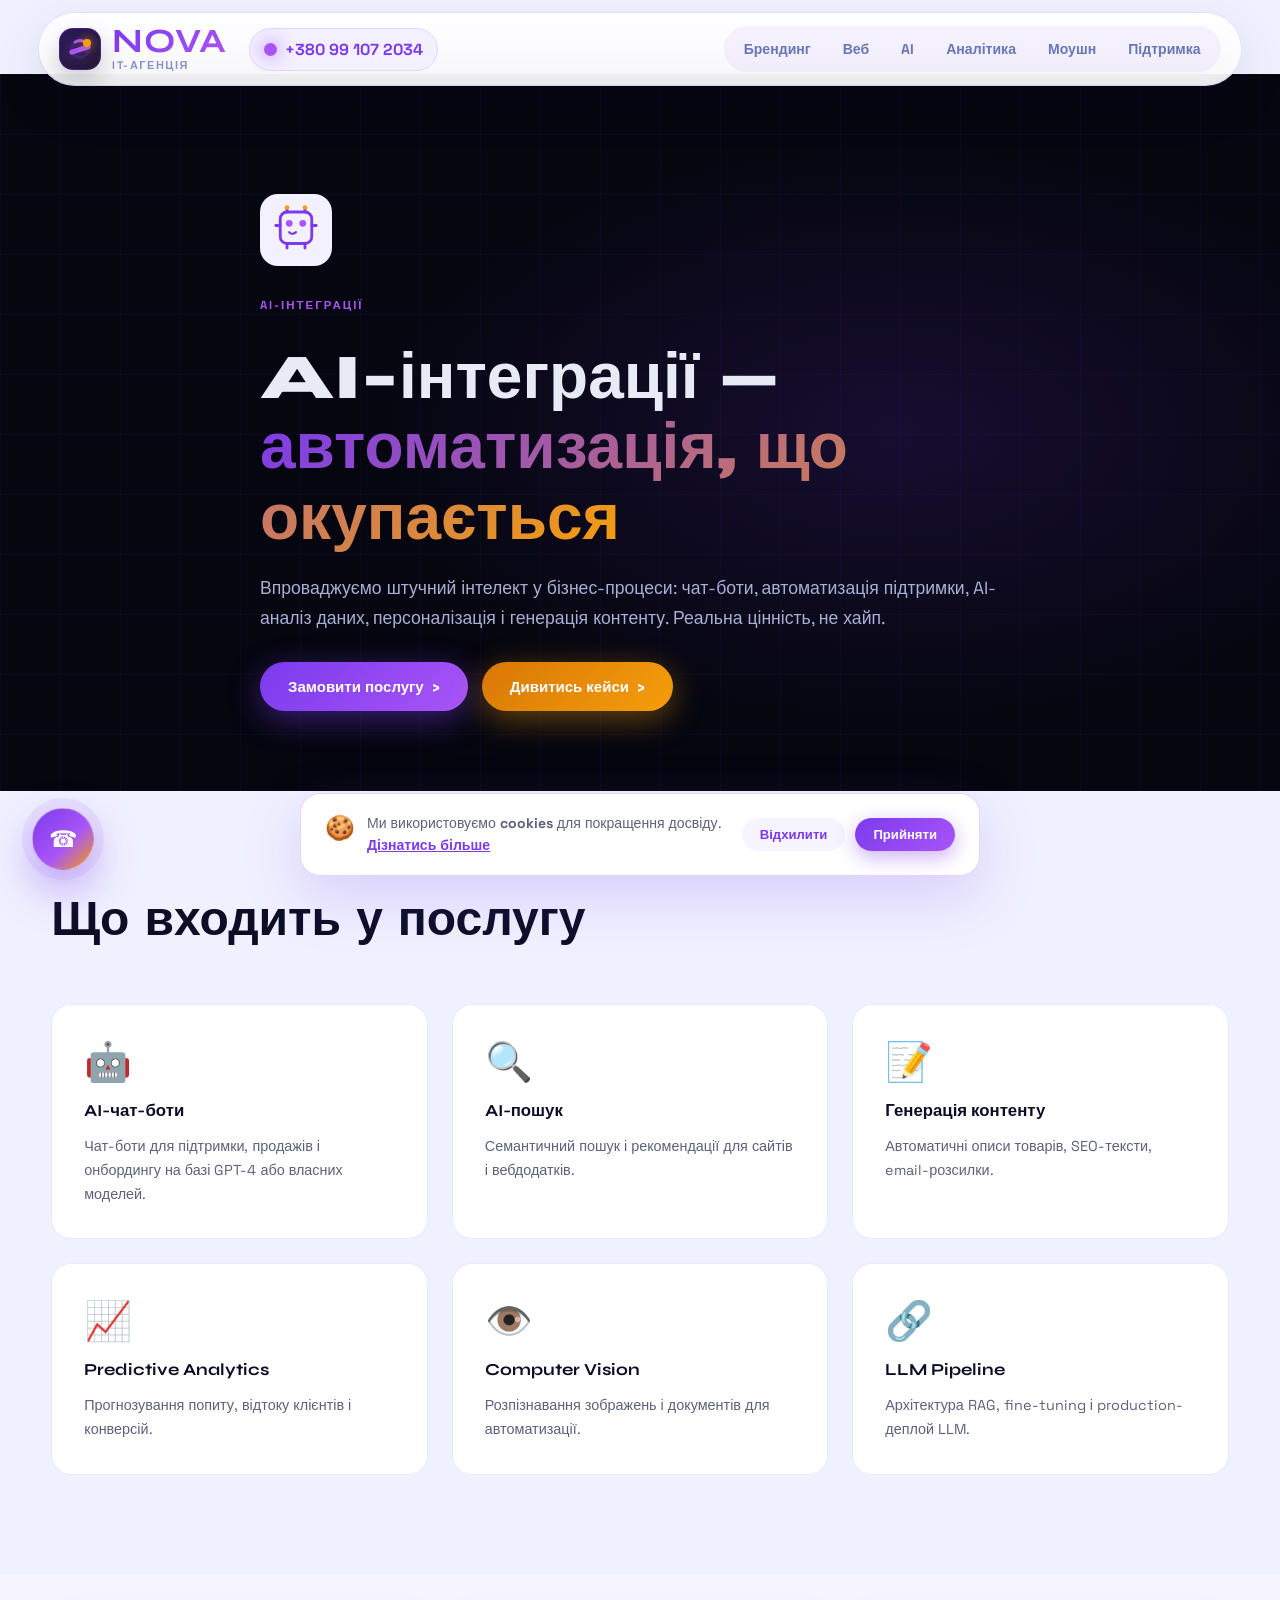
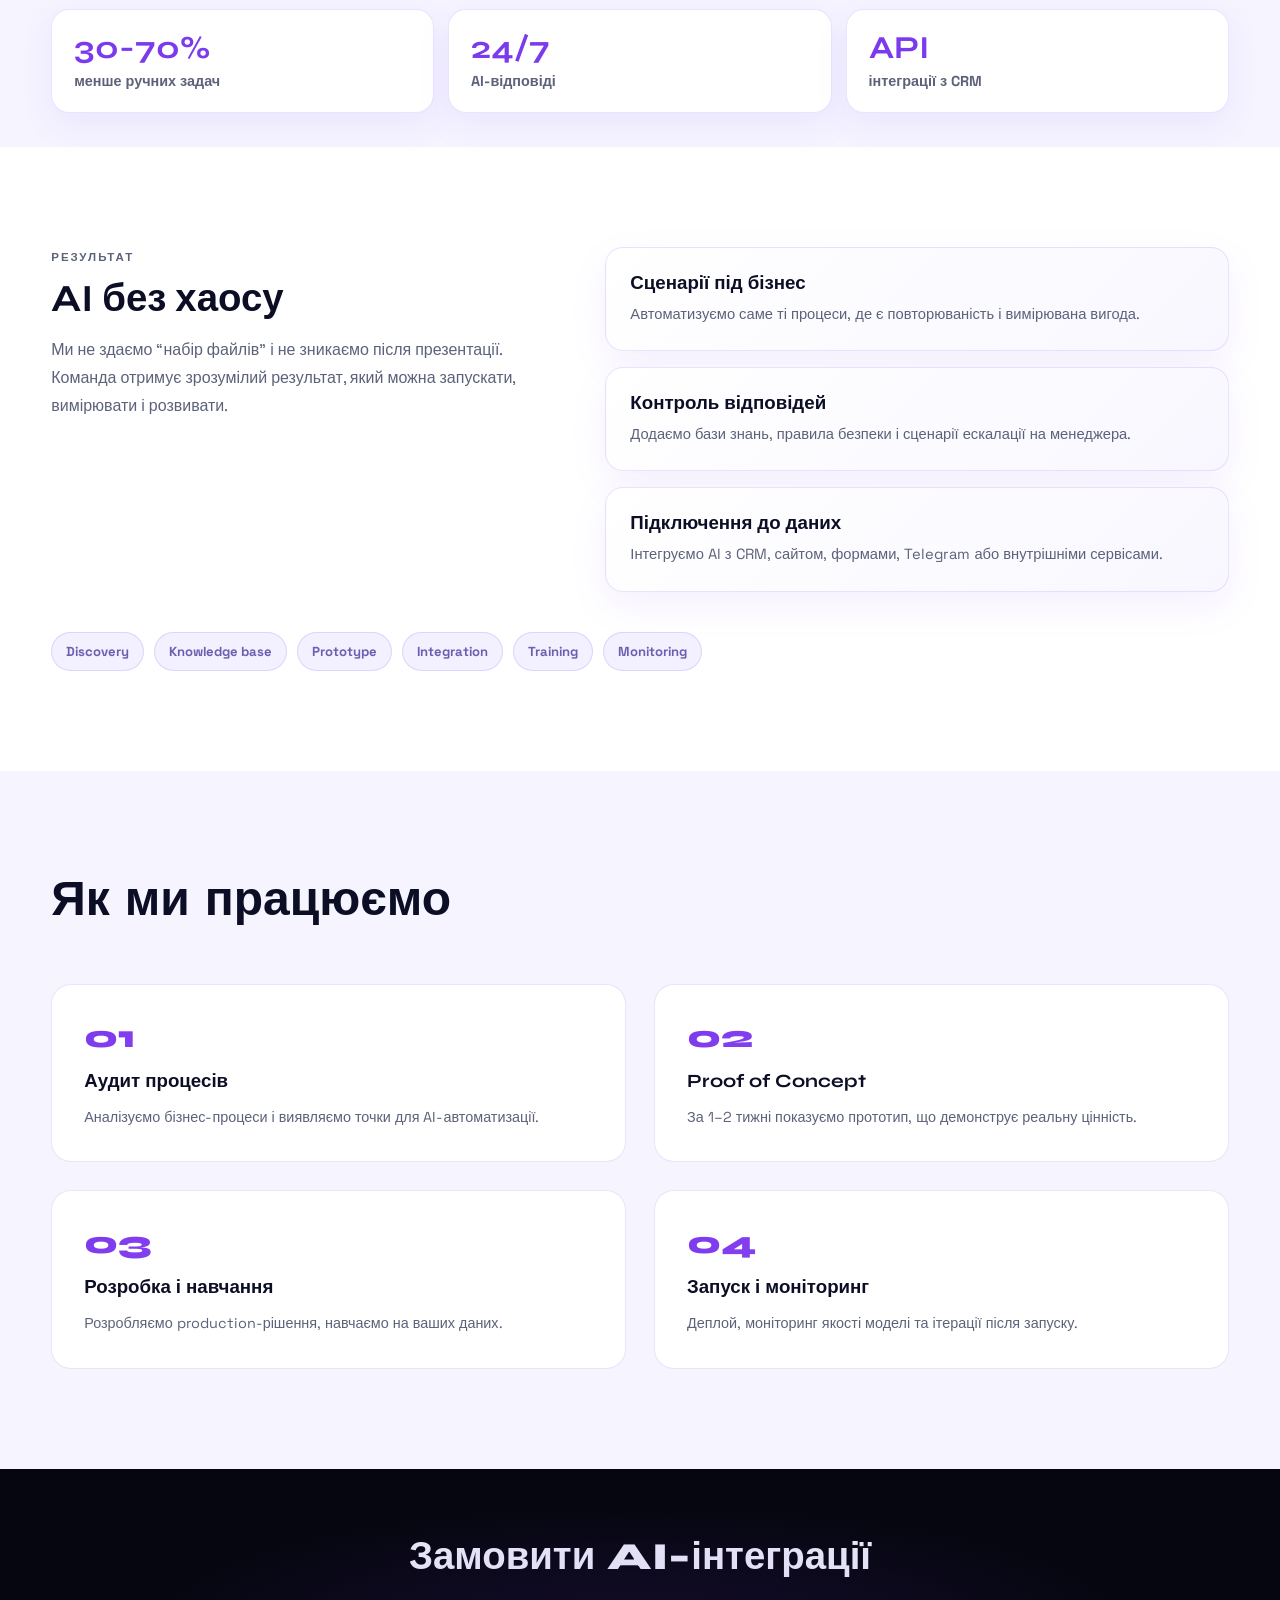
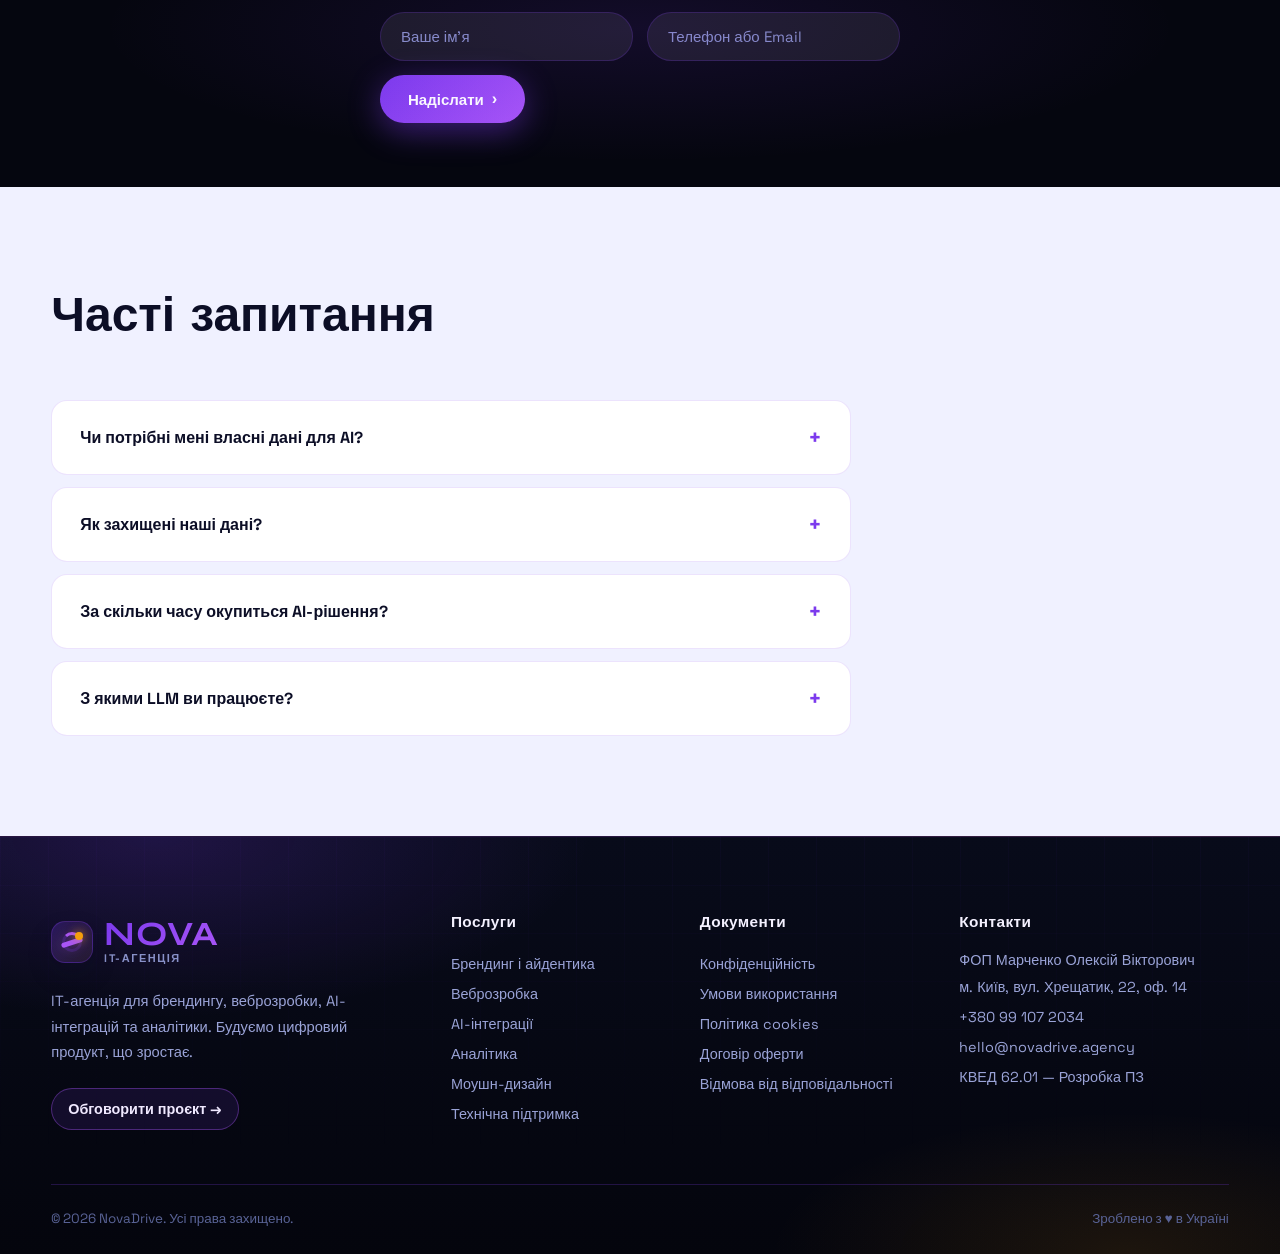
==== commit 704b3cd9: "v 1.2" ====
--- a/ai/index.html
+++ b/ai/index.html
@@ -36,7 +36,25 @@
     .faq-item summary::after{content:'+';color:var(--violet);font-size:1.4rem;transition:.2s}
     .faq-item[open] summary::after{transform:rotate(45deg)}
     .faq-item p{padding:0 28px 22px;color:#5c627a;font-size:.9rem;line-height:1.7;margin:0}
-    @media(max-width:768px){.features-grid,.process-grid{grid-template-columns:1fr}}
+
+    .service-proof{padding:34px 0;background:#f5f4ff}
+    .proof-strip{display:grid;grid-template-columns:repeat(3,1fr);gap:14px}
+    .proof-strip div{background:#fff;border:1px solid rgba(124,58,237,.14);border-radius:18px;padding:22px;box-shadow:0 12px 34px rgba(124,58,237,.08)}
+    .proof-strip b{display:block;font-family:'Syne',sans-serif;font-size:2rem;color:var(--violet);line-height:1}
+    .proof-strip span{display:block;margin-top:8px;color:#5c627a;font-weight:700;font-size:.9rem}
+    .outcomes-section{padding:100px 0;background:#fff;overflow:hidden}
+    .outcomes-grid{display:grid;grid-template-columns:.9fr 1.1fr;gap:44px;align-items:start}
+    .outcomes-copy h2{font-family:'Syne',sans-serif;font-size:clamp(1.8rem,3vw,2.7rem);line-height:1.12;margin:10px 0 16px;color:#0c0e26}
+    .outcomes-copy p{color:#5c627a;line-height:1.75;margin:0}
+    .outcome-cards{display:grid;gap:16px}
+    .outcome-card{border:1px solid rgba(124,58,237,.14);border-radius:18px;padding:24px;background:linear-gradient(135deg,#fff,#f8f7ff);box-shadow:0 14px 38px rgba(124,58,237,.08);transition:.25s}
+    .outcome-card:hover{transform:translateY(-4px);border-color:rgba(124,58,237,.34)}
+    .outcome-card h3{font-family:'Syne',sans-serif;margin:0 0 8px;color:#0c0e26}
+    .outcome-card p{margin:0;color:#5c627a;line-height:1.65;font-size:.92rem}
+    .sprint-line{margin-top:40px;display:flex;gap:10px;flex-wrap:wrap}
+    .sprint-line span{padding:10px 14px;border-radius:999px;background:#f3f0ff;border:1px solid rgba(124,58,237,.16);color:#6b5fb0;font-weight:800;font-size:.82rem}
+    @media(max-width:768px){.features-grid,.process-grid,.proof-strip,.outcomes-grid{grid-template-columns:1fr}.sprint-line span{flex:1 1 auto;text-align:center}}
+
   </style>
 </head>
 <body>
@@ -131,6 +149,40 @@
     </div>
   </section>
 
+
+  <section class="service-proof">
+    <div class="container">
+      <div class="proof-strip reveal">
+        <div><b>30-70%</b><span>менше ручних задач</span></div>
+        <div><b>24/7</b><span>AI-відповіді</span></div>
+        <div><b>API</b><span>інтеграції з CRM</span></div>
+      </div>
+    </div>
+  </section>
+
+  <section class="outcomes-section">
+    <div class="container outcomes-grid">
+      <div class="outcomes-copy reveal">
+        <p class="eyebrow">Результат</p>
+        <h2>AI без хаосу</h2>
+        <p>Ми не здаємо “набір файлів” і не зникаємо після презентації. Команда отримує зрозумілий результат, який можна запускати, вимірювати і розвивати.</p>
+      </div>
+      <div class="outcome-cards">
+        <article class="outcome-card reveal"><h3>Сценарії під бізнес</h3><p>Автоматизуємо саме ті процеси, де є повторюваність і вимірювана вигода.</p></article>
+        <article class="outcome-card reveal"><h3>Контроль відповідей</h3><p>Додаємо бази знань, правила безпеки і сценарії ескалації на менеджера.</p></article>
+        <article class="outcome-card reveal"><h3>Підключення до даних</h3><p>Інтегруємо AI з CRM, сайтом, формами, Telegram або внутрішніми сервісами.</p></article>
+      </div>
+    </div>
+    <div class="container sprint-line reveal">
+      <span>Discovery</span>
+          <span>Knowledge base</span>
+          <span>Prototype</span>
+          <span>Integration</span>
+          <span>Training</span>
+          <span>Monitoring</span>
+    </div>
+  </section>
+
   <section class="process-section">
     <div class="container">
       <h2 class="title reveal">Як ми працюємо</h2>
@@ -174,10 +226,11 @@
         <span class="logo-mark"><i></i></span>
         <span class="logo-text"><b>NOVA</b><em>IT-агенція</em></span>
       </a>
-      <p>IT-агенція для брендингу, веброзробки, AI та аналітики. Будуємо цифровий продукт, що зростає.</p>
-      <a class="footer-cta" href="/#consult">Обговорити проєкт →</a>
-    </div>
-    <div><h3>Послуги</h3>
+      <p>IT-агенція для брендингу, веброзробки, AI-інтеграцій та аналітики. Будуємо цифровий продукт, що зростає.</p>
+      <a class="footer-cta" href="#consult">Обговорити проєкт →</a>
+    </div>
+    <div>
+      <h3>Послуги</h3>
       <a href="/branding">Брендинг і айдентика</a>
       <a href="/webdev">Веброзробка</a>
       <a href="/ai">AI-інтеграції</a>
@@ -185,16 +238,21 @@
       <a href="/motion">Моушн-дизайн</a>
       <a href="/support">Технічна підтримка</a>
     </div>
-    <div><h3>Документи</h3>
+    <div>
+      <h3>Документи</h3>
       <a href="/privacy-policy">Конфіденційність</a>
       <a href="/terms-and-conditions">Умови використання</a>
       <a href="/cookie-policy">Політика cookies</a>
       <a href="/offer-agreement">Договір оферти</a>
-    </div>
-    <div><h3>Контакти</h3>
+      <a href="/disclaimer">Відмова від відповідальності</a>
+    </div>
+    <div>
+      <h3>Контакти</h3>
+      <p>ФОП Марченко Олексій Вікторович</p>
       <p>м. Київ, вул. Хрещатик, 22, оф. 14</p>
       <a href="tel:+380991072034">+380 99 107 2034</a>
       <a href="mailto:hello@novadrive.agency">hello@novadrive.agency</a>
+      <p>КВЕД 62.01 — Розробка ПЗ</p>
     </div>
   </div>
   <div class="container footer-bottom">
@@ -205,10 +263,14 @@
 
 <a class="float-call" href="tel:+380991072034" aria-label="Зателефонувати">☎</a>
 <a class="to-top" href="#top" aria-label="Вгору"><span>↑</span></a>
+
+<!-- Cookie Banner -->
 <div class="cookie-banner" id="cookieBanner">
   <div class="cookie-inner">
-    <div class="cookie-text"><span class="cookie-icon">🍪</span>
-      <p>Ми використовуємо <strong>cookies</strong>. <a href="/cookie-policy">Дізнатись більше</a></p>
+    <div class="cookie-text">
+      <span class="cookie-icon">🍪</span>
+      <p>Ми використовуємо <strong>cookies</strong> для покращення досвіду.
+        <a href="/cookie-policy">Дізнатись більше</a></p>
     </div>
     <div class="cookie-actions">
       <button class="btn small cookie-decline" id="cookieDecline">Відхилити</button>
@@ -216,6 +278,7 @@
     </div>
   </div>
 </div>
+
 <script src="/assets/js/main.js"></script>
 </body>
 </html>
--- a/assets/css/style.css
+++ b/assets/css/style.css
@@ -260,7 +260,8 @@
   box-shadow: 0 8px 32px rgba(124,58,237,0.45);
   transition: 0.25s; white-space: nowrap;
 }
-.btn:hover {
+.btn:hover,
+.magnetic-pop {
   transform: translateY(-2px);
   box-shadow: 0 14px 40px rgba(124,58,237,0.6);
 }
@@ -502,7 +503,7 @@
   box-shadow: 0 30px 80px rgba(124,58,237,0.25);
   border: 1px solid var(--border);
 }
-.illustration img { width: 100%; display: block; }
+.illustration img { width: 100%; height: 100%; min-height: 320px; display: block; object-fit: cover; }
 
 /* ── Cyber Band ──────────────────────────────────────────── */
 .cyber-band {
@@ -546,6 +547,71 @@
 }
 .stat p { color: rgba(255,255,255,0.75); font-size: 0.92rem; margin: 0; }
 .stat h3 span { color: var(--amber2); }
+
+
+/* ── Strategy Lab ───────────────────────────────────────── */
+.strategy-lab {
+  position: relative;
+  overflow: hidden;
+  background: #f0f1ff;
+}
+.strategy-lab::before {
+  content: '';
+  position: absolute;
+  inset: 8% 0 auto;
+  height: 72%;
+  background: radial-gradient(ellipse 55% 60% at 78% 30%, rgba(124,58,237,0.14), transparent 64%);
+  pointer-events: none;
+}
+.strategy-grid {
+  position: relative;
+  z-index: 1;
+  display: grid;
+  grid-template-columns: 1.1fr 0.9fr;
+  gap: 56px;
+  align-items: center;
+}
+.strategy-copy h2 {
+  font-family: 'Syne', sans-serif;
+  font-size: clamp(2rem, 3.8vw, 3.35rem);
+  line-height: 1.08;
+  margin: 12px 0 18px;
+  color: #0c0e26;
+}
+.strategy-copy p {
+  color: #5c627a;
+  line-height: 1.75;
+  margin: 0;
+  max-width: 650px;
+}
+.strategy-actions { display: flex; align-items: center; gap: 18px; flex-wrap: wrap; margin-top: 28px; }
+.ghost-link { color: var(--violet); font-weight: 800; text-decoration: none; border-bottom: 1px solid rgba(124,58,237,0.28); padding-bottom: 7px; }
+.ghost-link:hover { color: var(--amber); border-color: var(--amber); }
+.strategy-board {
+  display: grid;
+  gap: 14px;
+  padding: 18px;
+  border-radius: 24px;
+  background: linear-gradient(180deg, rgba(255,255,255,0.88), rgba(255,255,255,0.62));
+  border: 1px solid rgba(124,58,237,0.16);
+  box-shadow: 0 28px 80px rgba(124,58,237,0.18);
+}
+.board-row {
+  display: grid;
+  grid-template-columns: 50px 1fr;
+  gap: 5px 16px;
+  padding: 18px;
+  border-radius: 16px;
+  background: rgba(255,255,255,0.84);
+  border: 1px solid rgba(124,58,237,0.12);
+  transition: 0.25s ease;
+}
+.board-row span { grid-row: 1 / 3; display: grid; place-items: center; width: 42px; height: 42px; border-radius: 50%; background: #f3f0ff; color: var(--violet); font-weight: 900; }
+.board-row b { font-family: 'Syne', sans-serif; color: #0c0e26; }
+.board-row em { color: #687098; font-style: normal; font-size: 0.9rem; }
+.board-row.active,
+.board-row:hover { transform: translateX(-6px); border-color: rgba(124,58,237,0.32); box-shadow: 0 16px 36px rgba(124,58,237,0.13); }
+
 
 /* ── Growth / Chart ──────────────────────────────────────── */
 .growth { padding: 100px 0; background: var(--bg2); }
@@ -673,56 +739,87 @@
 .ticker-track span i { color: var(--violet2); font-style: normal; margin-right: 8px; }
 @keyframes ticker { from { transform: translateX(0); } to { transform: translateX(-50%); } }
 
-/* ── Footer ──────────────────────────────────────────────── */
+/* ── Footer ─────────────────────────────────────────────── */
 footer {
-  background: var(--bg); border-top: 1px solid var(--border); padding-top: 72px;
-}
+  position: relative;
+  overflow: hidden;
+  background:
+    radial-gradient(ellipse 55% 70% at 12% 0%, rgba(124,58,237,0.2), transparent 62%),
+    radial-gradient(ellipse 45% 55% at 88% 100%, rgba(245,158,11,0.1), transparent 62%),
+    linear-gradient(180deg, #080b1a 0%, #04050d 100%);
+  border-top: 1px solid rgba(168,85,247,0.22);
+  padding-top: 76px;
+}
+footer::before {
+  content: '';
+  position: absolute;
+  inset: 0;
+  background-image:
+    linear-gradient(rgba(124,58,237,0.045) 1px, transparent 1px),
+    linear-gradient(90deg, rgba(124,58,237,0.045) 1px, transparent 1px);
+  background-size: 48px 48px;
+  mask-image: linear-gradient(to bottom, rgba(0,0,0,0.8), transparent 78%);
+  pointer-events: none;
+}
+footer > .container { position: relative; z-index: 1; }
 .footer-grid {
-  display: grid; grid-template-columns: 1.8fr 1fr 1fr 1.2fr; gap: 44px;
-  padding-bottom: 56px; border-bottom: 1px solid var(--border);
-}
-.footer-brand { display: flex; flex-direction: column; gap: 18px; }
-.footer-brand p { color: var(--muted); font-size: 0.9rem; line-height: 1.7; margin: 0; }
+  display: grid; grid-template-columns: 1.65fr 0.95fr 1fr 1.25fr; gap: 44px;
+  padding-bottom: 54px; border-bottom: 1px solid rgba(124,58,237,0.24);
+}
+.footer-brand { display: flex; flex-direction: column; gap: 18px; max-width: 420px; }
+.footer-brand .logo { width: max-content; }
+.footer-brand p { color: #9aa3d7; font-size: 0.92rem; line-height: 1.75; margin: 0; }
 .footer-cta {
   display: inline-flex; align-items: center; gap: 8px;
-  color: var(--violet2); font-weight: 700; text-decoration: none; font-size: 0.9rem;
-  padding: 10px 0; border-bottom: 1px solid var(--border); width: max-content; transition: 0.2s;
-}
-.footer-cta:hover { color: var(--amber); border-color: var(--amber); }
-footer h3 { font-family: 'Syne', sans-serif; color: #e8eaf6; margin: 0 0 18px; font-size: 0.92rem; letter-spacing: 0.5px; }
-footer a { display: block; color: var(--muted); text-decoration: none; font-size: 0.88rem; padding: 5px 0; transition: 0.2s; }
-footer a:hover { color: var(--violet2); padding-left: 6px; }
-footer p { color: var(--muted); font-size: 0.88rem; margin: 3px 0; }
+  width: max-content; margin-top: 4px; padding: 11px 16px;
+  border: 1px solid rgba(168,85,247,0.38); border-radius: 999px;
+  color: #f0e9ff; background: rgba(124,58,237,0.12);
+  font-weight: 800; text-decoration: none; font-size: 0.9rem;
+  transition: 0.25s ease;
+}
+.footer-cta:hover { color: #fff; background: linear-gradient(135deg, #7c3aed, #a855f7); border-color: transparent; padding-left: 18px; box-shadow: 0 14px 34px rgba(124,58,237,0.28); }
+footer h3 { font-family: 'Syne', sans-serif; color: #f4f1ff; margin: 0 0 18px; font-size: 0.96rem; letter-spacing: 0.4px; }
+footer a { display: block; color: #9aa3d7; text-decoration: none; font-size: 0.9rem; padding: 6px 0; transition: 0.2s ease; }
+footer a:hover { color: #c4b5fd; padding-left: 6px; }
+footer p { color: #9aa3d7; font-size: 0.9rem; line-height: 1.55; margin: 4px 0; }
 .footer-bottom {
-  padding: 22px 0; display: flex; align-items: center; justify-content: space-between;
-}
-.footer-bottom p { color: #4a5280; font-size: 0.83rem; margin: 0; }
-
-/* ── Float Buttons ───────────────────────────────────────── */
+  padding: 24px 0; display: flex; align-items: center; justify-content: space-between; gap: 16px;
+}
+.footer-bottom p { color: #596396; font-size: 0.84rem; margin: 0; }
+
+/* ── Float Buttons ──────────────────────────────────────── */
+.float-call,
+.to-top {
+  position: fixed; z-index: 50;
+  display: grid; place-items: center; text-decoration: none;
+  border-radius: 50%; transition: 0.25s ease;
+  backdrop-filter: blur(16px);
+}
 .float-call {
-  position: fixed; bottom: 32px; right: 32px; z-index: 50;
-  width: 56px; height: 56px; border-radius: 50%;
-  background: linear-gradient(135deg, #7c3aed, #a855f7);
-  color: #fff; display: grid; place-items: center; text-decoration: none;
-  font-size: 1.4rem; box-shadow: 0 12px 40px rgba(124,58,237,0.5);
-  transition: 0.25s; animation: float-pulse 3s ease-in-out infinite;
-}
-.float-call:hover { transform: scale(1.1); box-shadow: 0 18px 50px rgba(124,58,237,0.7); }
+  bottom: 30px; left: 32px; right: auto;
+  width: 62px; height: 62px;
+  background: linear-gradient(135deg, #7c3aed, #a855f7 58%, #f59e0b);
+  color: #fff; font-size: 1.45rem;
+  border: 1px solid rgba(255,255,255,0.22);
+  box-shadow: 0 18px 46px rgba(124,58,237,0.45), 0 0 0 10px rgba(124,58,237,0.08);
+  animation: float-pulse 3s ease-in-out infinite;
+}
+.float-call:hover { transform: translateY(-3px) scale(1.06); box-shadow: 0 24px 62px rgba(124,58,237,0.62), 0 0 0 14px rgba(124,58,237,0.1); }
 @keyframes float-pulse {
-  0%,100% { box-shadow: 0 12px 40px rgba(124,58,237,0.5); }
-  50%      { box-shadow: 0 12px 60px rgba(124,58,237,0.8), 0 0 0 12px rgba(124,58,237,0.08); }
+  0%,100% { box-shadow: 0 18px 46px rgba(124,58,237,0.45), 0 0 0 8px rgba(124,58,237,0.07); }
+  50%      { box-shadow: 0 18px 62px rgba(124,58,237,0.72), 0 0 0 16px rgba(124,58,237,0.1); }
 }
 
 .to-top {
-  position: fixed; bottom: 96px; right: 32px; z-index: 50;
-  width: 44px; height: 44px; border-radius: 50%;
-  background: rgba(255,255,255,0.9); border: 1px solid rgba(124,58,237,0.25);
-  color: var(--violet); display: grid; place-items: center; text-decoration: none;
-  font-size: 1.1rem; box-shadow: 0 8px 24px rgba(124,58,237,0.15);
-  opacity: 0; pointer-events: none; transition: 0.3s;
-}
-.to-top.visible { opacity: 1; pointer-events: all; }
-.to-top:hover { background: var(--violet); color: #fff; }
+  bottom: 30px; right: 32px;
+  width: 48px; height: 48px;
+  background: rgba(255,255,255,0.94); border: 1px solid rgba(124,58,237,0.28);
+  color: var(--violet); font-size: 1.1rem;
+  box-shadow: 0 14px 34px rgba(12,14,38,0.16);
+  opacity: 0; pointer-events: none; transform: translateY(10px);
+}
+.to-top.visible { opacity: 1; pointer-events: all; transform: translateY(0); }
+.to-top:hover { background: linear-gradient(135deg, #7c3aed, #a855f7); color: #fff; border-color: transparent; transform: translateY(-3px); box-shadow: 0 18px 46px rgba(124,58,237,0.38); }
 
 /* ── Cookie Banner ───────────────────────────────────────── */
 .cookie-banner {
@@ -765,3 +862,5 @@
   .footer-grid { grid-template-columns: 1fr; }
   .review-card { min-width: 100%; }
 }
+
+@media (max-width: 768px) { .strategy-grid { grid-template-columns: 1fr; } .board-row.active, .board-row:hover { transform: none; } }
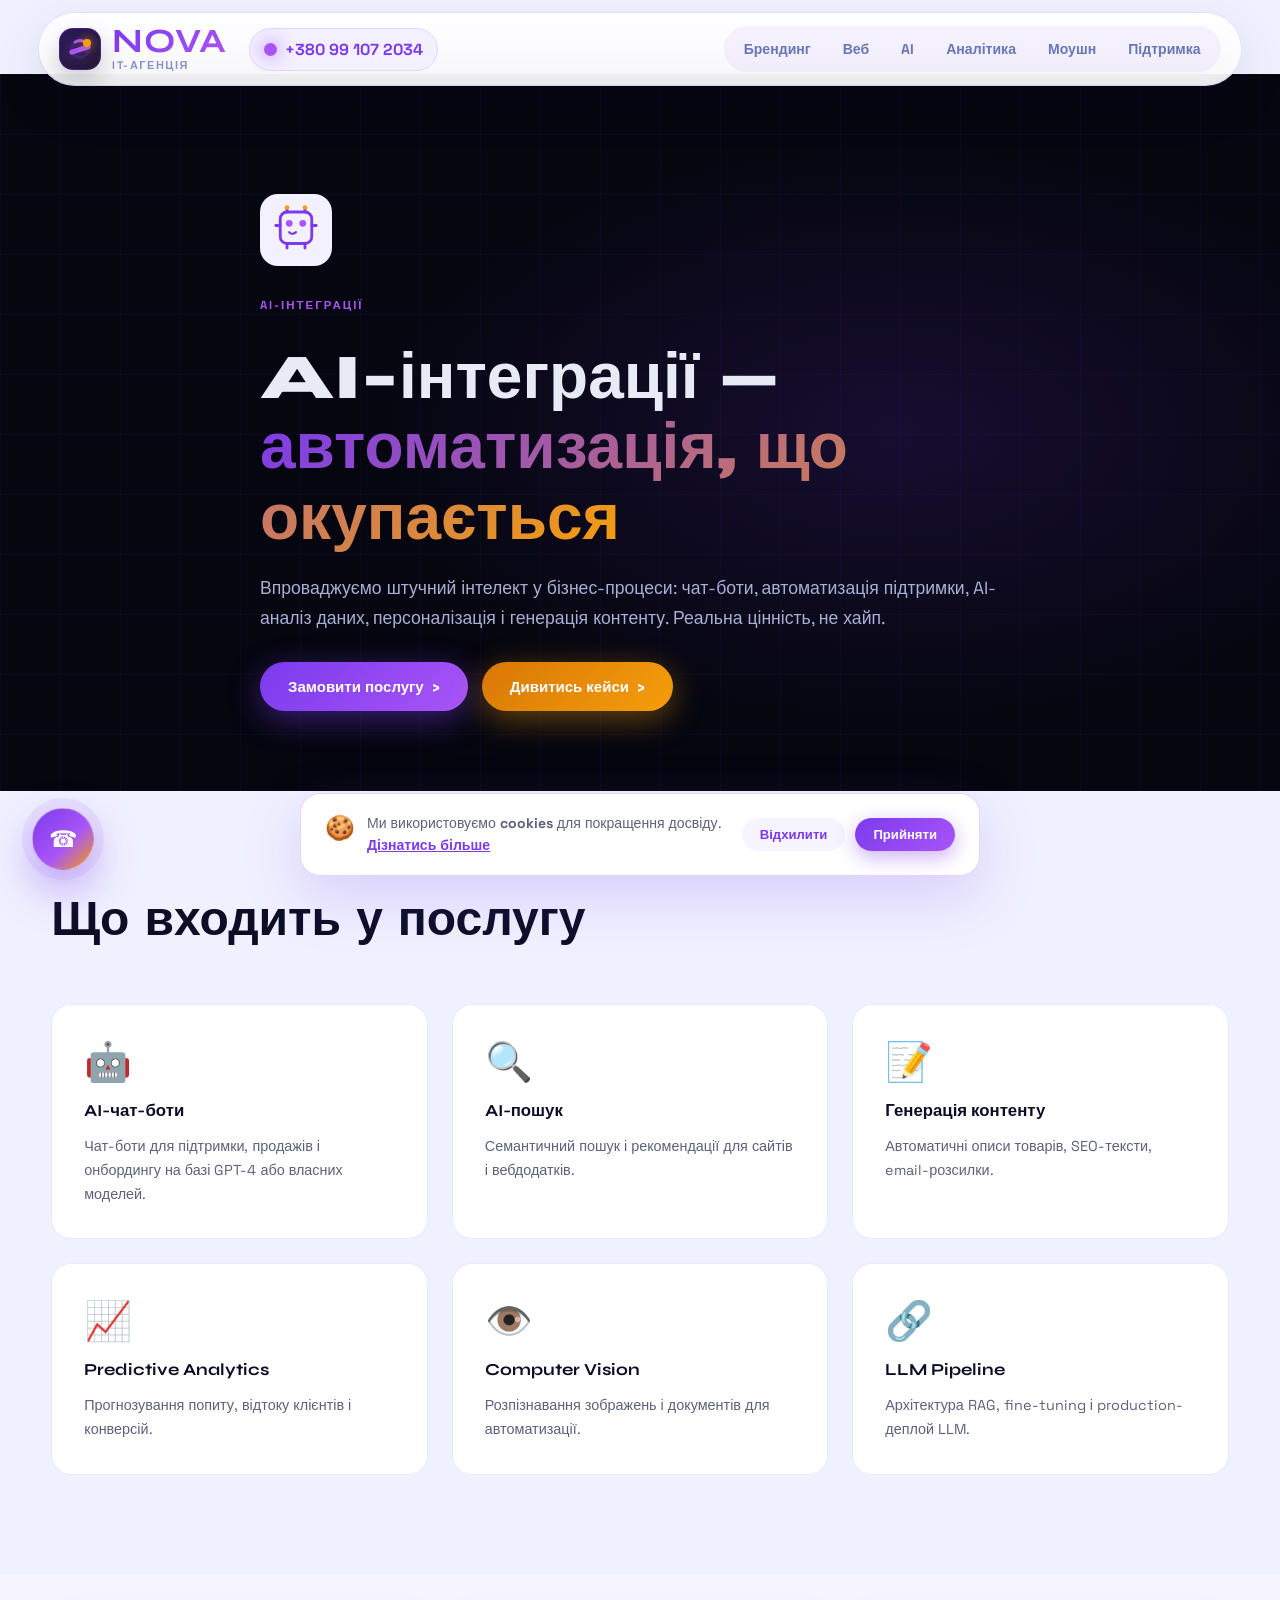
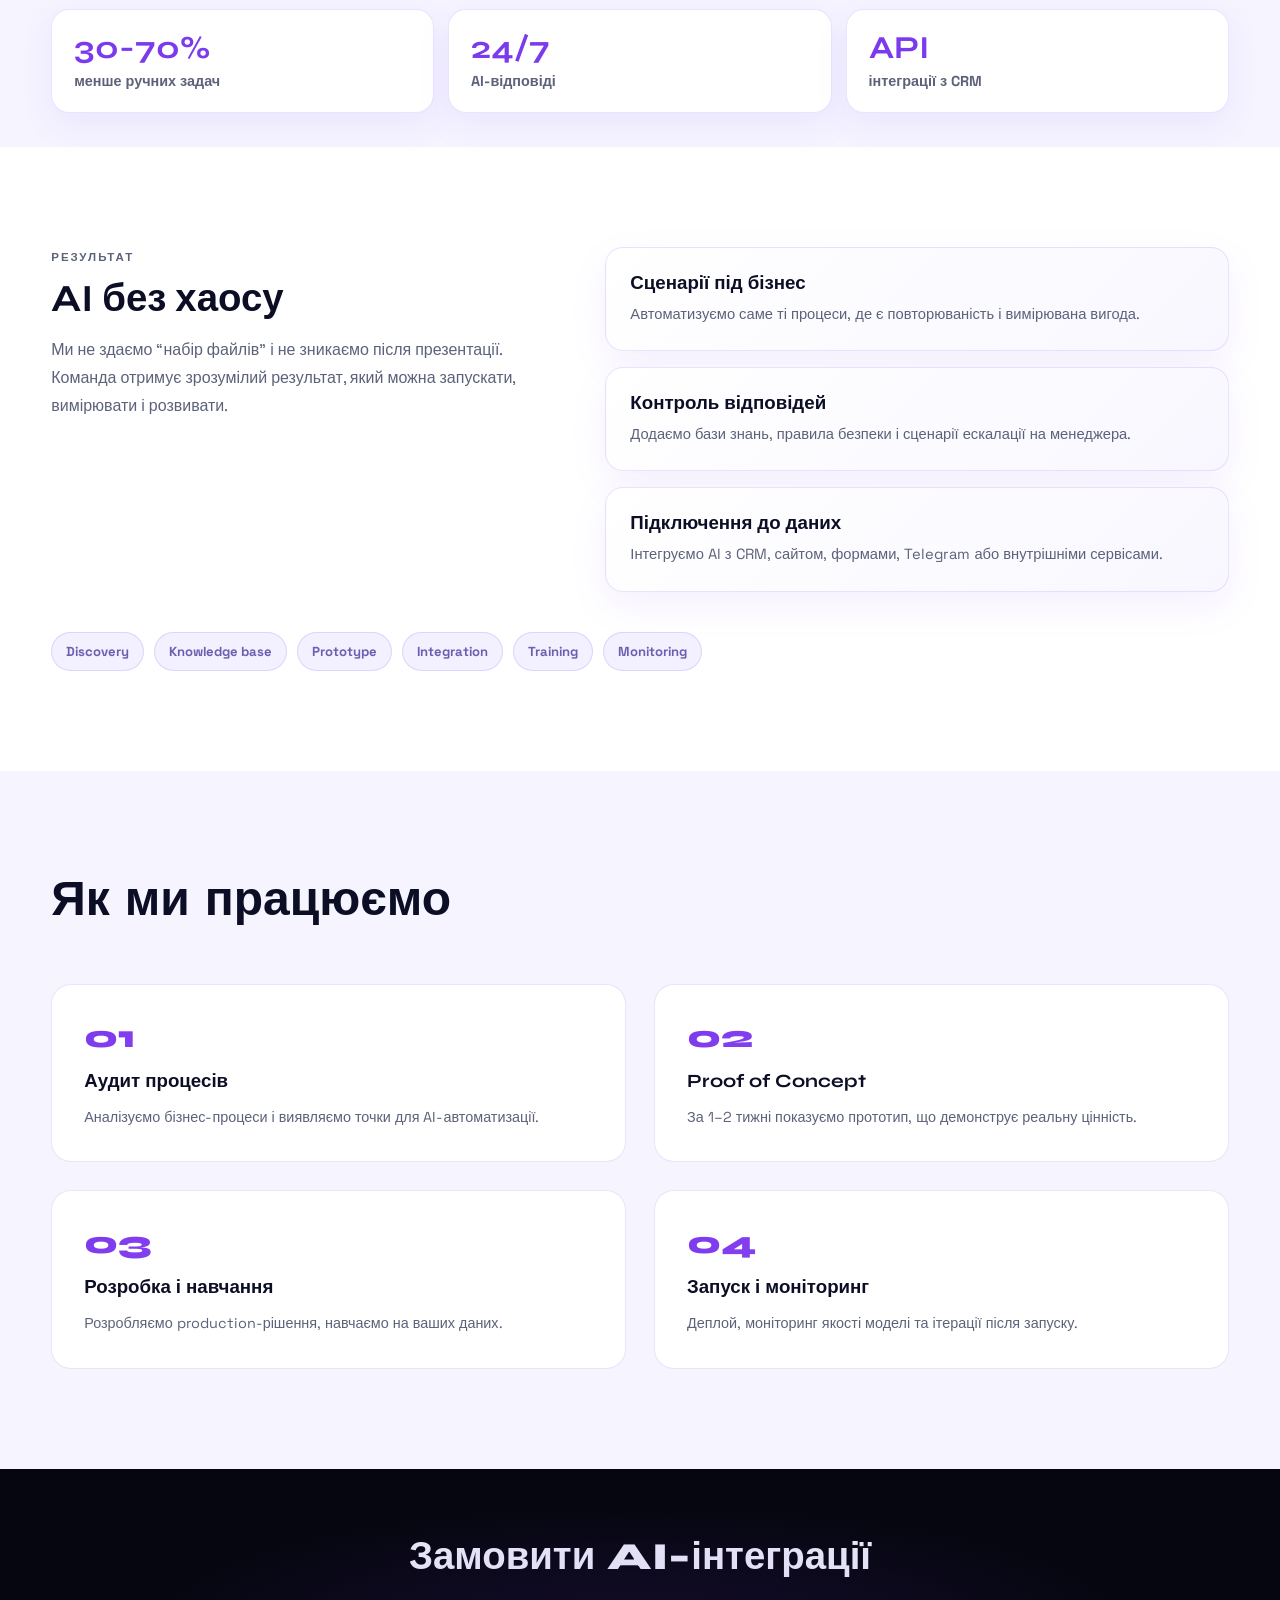
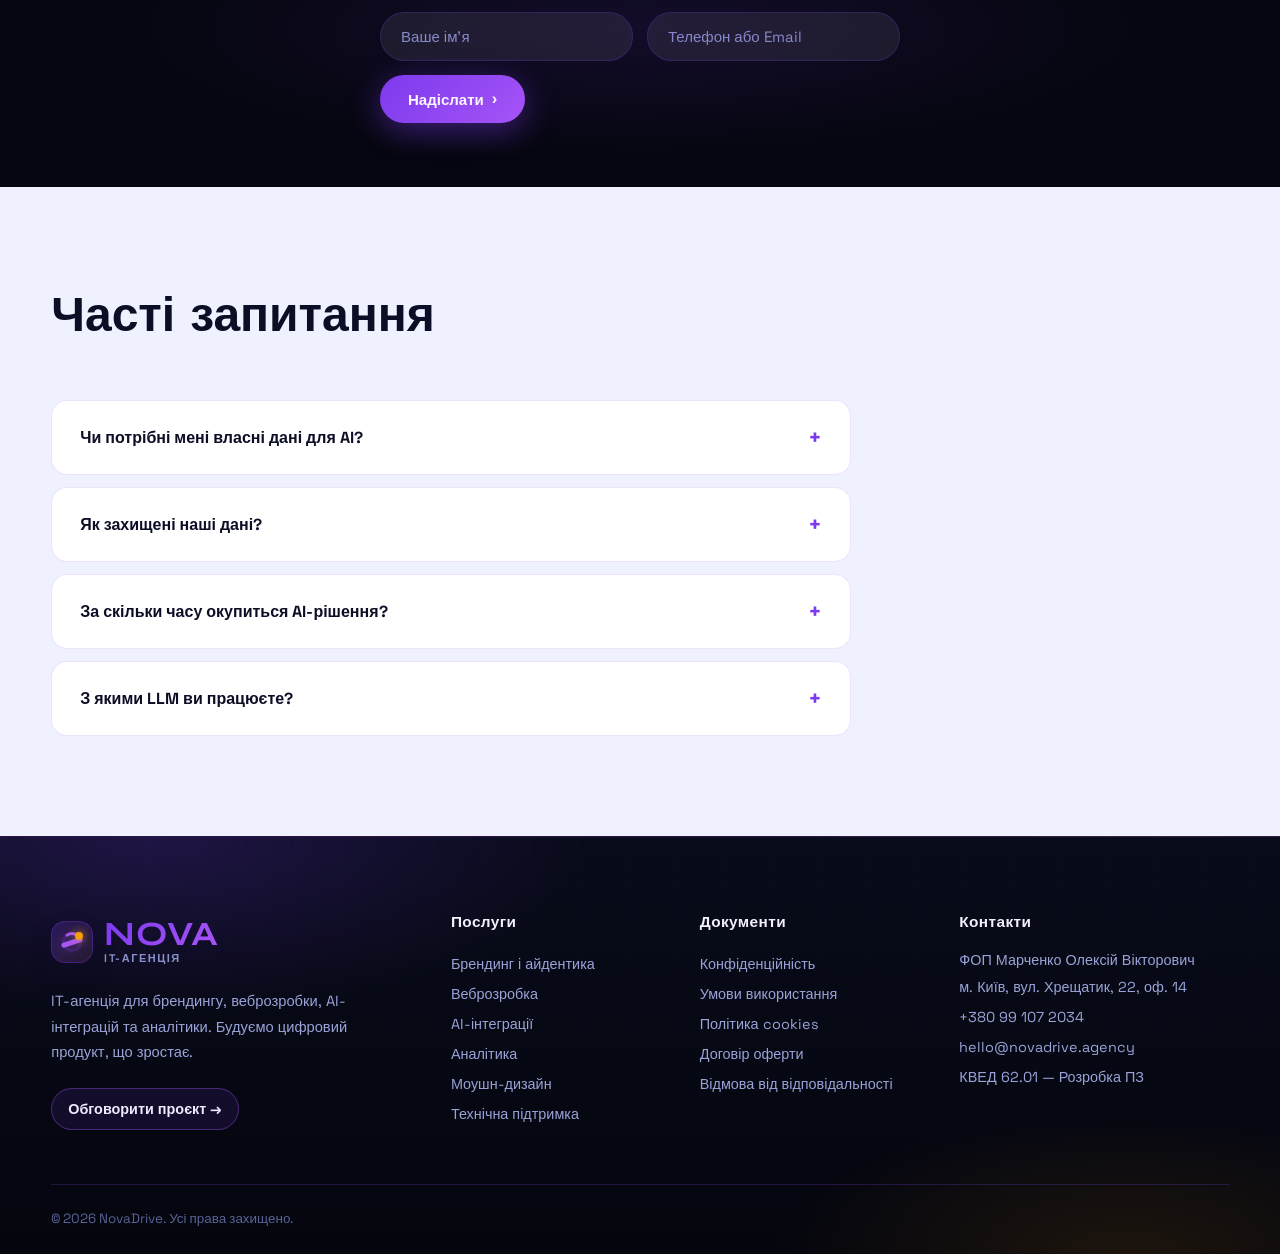
==== commit 7a7970ae: "v 1.2. delete love" ====
--- a/ai/index.html
+++ b/ai/index.html
@@ -1,284 +1,639 @@
 <!doctype html>
 <html lang="uk">
-<head>
-  <meta charset="UTF-8"/>
-  <meta name="viewport" content="width=device-width, initial-scale=1.0"/>
-  <title>AI-інтеграції — NovaDrive</title>
-  <meta name="description" content="AI-інтеграції — автоматизація, що окупається"/>
-  <link rel="stylesheet" href="/assets/css/style.css"/>
-  <style>
-    .service-hero{padding:120px 0 80px;background:var(--bg);position:relative;overflow:hidden}
-    .service-hero::before{content:'';position:absolute;inset:0;background:radial-gradient(ellipse 60% 60% at 70% 50%,rgba(124,58,237,.15),transparent 70%);pointer-events:none}
-    .service-hero::after{content:'';position:absolute;inset:0;background-image:linear-gradient(rgba(124,58,237,.05) 1px,transparent 1px),linear-gradient(90deg,rgba(124,58,237,.05) 1px,transparent 1px);background-size:60px 60px;animation:gridMove 20s linear infinite;pointer-events:none}
-    .service-hero-inner{position:relative;z-index:2;display:flex;flex-direction:column;gap:20px;max-width:760px}
-    .service-hero img{width:72px;height:72px}
-    .service-hero h1{font-family:'Syne',sans-serif;font-size:clamp(2.4rem,5vw,4rem);font-weight:800;color:#e8eaf6;margin:0;line-height:1.1}
-    .service-hero h1 span{background:linear-gradient(135deg,#7c3aed,#f59e0b);-webkit-background-clip:text;color:transparent}
-    .service-hero .lead{color:#a8b0d6;font-size:1.1rem;line-height:1.7;margin:0}
-    .service-cta{display:flex;gap:14px;flex-wrap:wrap;margin-top:8px}
-    .features-section{padding:100px 0}
-    .features-grid{display:grid;grid-template-columns:repeat(3,1fr);gap:24px;margin-top:0}
-    .feature-item{background:#fff;border:1px solid rgba(124,58,237,.12);border-radius:20px;padding:32px;display:flex;flex-direction:column;gap:14px;transition:.3s}
-    .feature-item:hover{transform:translateY(-4px);box-shadow:0 20px 50px rgba(124,58,237,.15)}
-    .feature-item span{font-size:2.4rem}
-    .feature-item h3{font-family:'Syne',sans-serif;font-size:1.05rem;margin:0;color:#0c0e26}
-    .feature-item p{color:#5c627a;font-size:.9rem;line-height:1.65;margin:0}
-    .process-section{padding:100px 0;background:#f5f4ff}
-    .process-grid{display:grid;grid-template-columns:repeat(2,1fr);gap:28px;margin-top:56px}
-    .step{background:#fff;border:1px solid rgba(124,58,237,.14);border-radius:20px;padding:32px;display:flex;flex-direction:column;gap:14px}
-    .step-num{font-family:'Syne',sans-serif;font-size:2rem;font-weight:800;background:linear-gradient(135deg,#7c3aed,#a855f7);-webkit-background-clip:text;color:transparent}
-    .step h3{font-family:'Syne',sans-serif;margin:0;color:#0c0e26}
-    .step p{color:#5c627a;font-size:.9rem;line-height:1.65;margin:0}
-    .faq-section{padding:100px 0}
-    .faq-list{display:flex;flex-direction:column;gap:12px;margin-top:56px;max-width:800px}
-    .faq-item{background:#fff;border:1px solid rgba(124,58,237,.14);border-radius:16px;overflow:hidden}
-    .faq-item summary{padding:22px 28px;cursor:pointer;font-weight:700;color:#0c0e26;list-style:none;display:flex;justify-content:space-between;align-items:center}
-    .faq-item summary::after{content:'+';color:var(--violet);font-size:1.4rem;transition:.2s}
-    .faq-item[open] summary::after{transform:rotate(45deg)}
-    .faq-item p{padding:0 28px 22px;color:#5c627a;font-size:.9rem;line-height:1.7;margin:0}
-
-    .service-proof{padding:34px 0;background:#f5f4ff}
-    .proof-strip{display:grid;grid-template-columns:repeat(3,1fr);gap:14px}
-    .proof-strip div{background:#fff;border:1px solid rgba(124,58,237,.14);border-radius:18px;padding:22px;box-shadow:0 12px 34px rgba(124,58,237,.08)}
-    .proof-strip b{display:block;font-family:'Syne',sans-serif;font-size:2rem;color:var(--violet);line-height:1}
-    .proof-strip span{display:block;margin-top:8px;color:#5c627a;font-weight:700;font-size:.9rem}
-    .outcomes-section{padding:100px 0;background:#fff;overflow:hidden}
-    .outcomes-grid{display:grid;grid-template-columns:.9fr 1.1fr;gap:44px;align-items:start}
-    .outcomes-copy h2{font-family:'Syne',sans-serif;font-size:clamp(1.8rem,3vw,2.7rem);line-height:1.12;margin:10px 0 16px;color:#0c0e26}
-    .outcomes-copy p{color:#5c627a;line-height:1.75;margin:0}
-    .outcome-cards{display:grid;gap:16px}
-    .outcome-card{border:1px solid rgba(124,58,237,.14);border-radius:18px;padding:24px;background:linear-gradient(135deg,#fff,#f8f7ff);box-shadow:0 14px 38px rgba(124,58,237,.08);transition:.25s}
-    .outcome-card:hover{transform:translateY(-4px);border-color:rgba(124,58,237,.34)}
-    .outcome-card h3{font-family:'Syne',sans-serif;margin:0 0 8px;color:#0c0e26}
-    .outcome-card p{margin:0;color:#5c627a;line-height:1.65;font-size:.92rem}
-    .sprint-line{margin-top:40px;display:flex;gap:10px;flex-wrap:wrap}
-    .sprint-line span{padding:10px 14px;border-radius:999px;background:#f3f0ff;border:1px solid rgba(124,58,237,.16);color:#6b5fb0;font-weight:800;font-size:.82rem}
-    @media(max-width:768px){.features-grid,.process-grid,.proof-strip,.outcomes-grid{grid-template-columns:1fr}.sprint-line span{flex:1 1 auto;text-align:center}}
-
-  </style>
-</head>
-<body>
-<div class="loader"><div class="loader-ring"></div></div>
-
-<header class="site-header" id="top">
-  <div class="container nav-wrap">
-    <a class="logo logo-premium" href="/" aria-label="NovaDrive">
-      <span class="logo-mark"><i></i></span>
-      <span class="logo-text"><b>NOVA</b><em>IT-агенція</em></span>
-    </a>
-    <div class="quick-contact">
-      <span class="dot"></span>
-      <a href="tel:+380991072034">+380 99 107 2034</a>
-    </div>
-    <nav class="desktop-nav">
-      <a href="/branding">Брендинг</a>
-      <a href="/webdev">Веб</a>
-      <a href="/ai">AI</a>
-      <a href="/analytics">Аналітика</a>
-      <a href="/motion">Моушн</a>
-      <a href="/support">Підтримка</a>
-    </nav>
-    <button class="menu-btn" aria-label="Меню" aria-expanded="false">
-      <span></span><span></span><span></span>
-    </button>
-  </div>
-</header>
-
-<aside class="mega-menu" aria-hidden="true">
-  <div class="mega-panel">
-    <div class="mega-head">
-      <a class="logo logo-premium" href="/" aria-label="NovaDrive">
-        <span class="logo-mark"><i></i></span>
-        <span class="logo-text"><b>NOVA</b><em>IT-агенція</em></span>
-      </a>
-      <button class="close-menu" aria-label="Закрити">×</button>
-    </div>
-    <div class="mega-grid">
-      <div class="mega-card featured">
-        <p class="eyebrow">Послуга</p>
-        <h3>AI-інтеграції</h3>
-        <p>AI-інтеграції — автоматизація, що окупається</p>
-        <a class="btn small" href="#consult">Обговорити проєкт <i>›</i></a>
+  <head>
+    <meta charset="UTF-8" />
+    <meta name="viewport" content="width=device-width, initial-scale=1.0" />
+    <title>AI-інтеграції — NovaDrive</title>
+    <meta
+      name="description"
+      content="AI-інтеграції — автоматизація, що окупається"
+    />
+    <link rel="stylesheet" href="/assets/css/style.css" />
+    <style>
+      .service-hero {
+        padding: 120px 0 80px;
+        background: var(--bg);
+        position: relative;
+        overflow: hidden;
+      }
+      .service-hero::before {
+        content: "";
+        position: absolute;
+        inset: 0;
+        background: radial-gradient(
+          ellipse 60% 60% at 70% 50%,
+          rgba(124, 58, 237, 0.15),
+          transparent 70%
+        );
+        pointer-events: none;
+      }
+      .service-hero::after {
+        content: "";
+        position: absolute;
+        inset: 0;
+        background-image:
+          linear-gradient(rgba(124, 58, 237, 0.05) 1px, transparent 1px),
+          linear-gradient(90deg, rgba(124, 58, 237, 0.05) 1px, transparent 1px);
+        background-size: 60px 60px;
+        animation: gridMove 20s linear infinite;
+        pointer-events: none;
+      }
+      .service-hero-inner {
+        position: relative;
+        z-index: 2;
+        display: flex;
+        flex-direction: column;
+        gap: 20px;
+        max-width: 760px;
+      }
+      .service-hero img {
+        width: 72px;
+        height: 72px;
+      }
+      .service-hero h1 {
+        font-family: "Syne", sans-serif;
+        font-size: clamp(2.4rem, 5vw, 4rem);
+        font-weight: 800;
+        color: #e8eaf6;
+        margin: 0;
+        line-height: 1.1;
+      }
+      .service-hero h1 span {
+        background: linear-gradient(135deg, #7c3aed, #f59e0b);
+        -webkit-background-clip: text;
+        color: transparent;
+      }
+      .service-hero .lead {
+        color: #a8b0d6;
+        font-size: 1.1rem;
+        line-height: 1.7;
+        margin: 0;
+      }
+      .service-cta {
+        display: flex;
+        gap: 14px;
+        flex-wrap: wrap;
+        margin-top: 8px;
+      }
+      .features-section {
+        padding: 100px 0;
+      }
+      .features-grid {
+        display: grid;
+        grid-template-columns: repeat(3, 1fr);
+        gap: 24px;
+        margin-top: 0;
+      }
+      .feature-item {
+        background: #fff;
+        border: 1px solid rgba(124, 58, 237, 0.12);
+        border-radius: 20px;
+        padding: 32px;
+        display: flex;
+        flex-direction: column;
+        gap: 14px;
+        transition: 0.3s;
+      }
+      .feature-item:hover {
+        transform: translateY(-4px);
+        box-shadow: 0 20px 50px rgba(124, 58, 237, 0.15);
+      }
+      .feature-item span {
+        font-size: 2.4rem;
+      }
+      .feature-item h3 {
+        font-family: "Syne", sans-serif;
+        font-size: 1.05rem;
+        margin: 0;
+        color: #0c0e26;
+      }
+      .feature-item p {
+        color: #5c627a;
+        font-size: 0.9rem;
+        line-height: 1.65;
+        margin: 0;
+      }
+      .process-section {
+        padding: 100px 0;
+        background: #f5f4ff;
+      }
+      .process-grid {
+        display: grid;
+        grid-template-columns: repeat(2, 1fr);
+        gap: 28px;
+        margin-top: 56px;
+      }
+      .step {
+        background: #fff;
+        border: 1px solid rgba(124, 58, 237, 0.14);
+        border-radius: 20px;
+        padding: 32px;
+        display: flex;
+        flex-direction: column;
+        gap: 14px;
+      }
+      .step-num {
+        font-family: "Syne", sans-serif;
+        font-size: 2rem;
+        font-weight: 800;
+        background: linear-gradient(135deg, #7c3aed, #a855f7);
+        -webkit-background-clip: text;
+        color: transparent;
+      }
+      .step h3 {
+        font-family: "Syne", sans-serif;
+        margin: 0;
+        color: #0c0e26;
+      }
+      .step p {
+        color: #5c627a;
+        font-size: 0.9rem;
+        line-height: 1.65;
+        margin: 0;
+      }
+      .faq-section {
+        padding: 100px 0;
+      }
+      .faq-list {
+        display: flex;
+        flex-direction: column;
+        gap: 12px;
+        margin-top: 56px;
+        max-width: 800px;
+      }
+      .faq-item {
+        background: #fff;
+        border: 1px solid rgba(124, 58, 237, 0.14);
+        border-radius: 16px;
+        overflow: hidden;
+      }
+      .faq-item summary {
+        padding: 22px 28px;
+        cursor: pointer;
+        font-weight: 700;
+        color: #0c0e26;
+        list-style: none;
+        display: flex;
+        justify-content: space-between;
+        align-items: center;
+      }
+      .faq-item summary::after {
+        content: "+";
+        color: var(--violet);
+        font-size: 1.4rem;
+        transition: 0.2s;
+      }
+      .faq-item[open] summary::after {
+        transform: rotate(45deg);
+      }
+      .faq-item p {
+        padding: 0 28px 22px;
+        color: #5c627a;
+        font-size: 0.9rem;
+        line-height: 1.7;
+        margin: 0;
+      }
+
+      .service-proof {
+        padding: 34px 0;
+        background: #f5f4ff;
+      }
+      .proof-strip {
+        display: grid;
+        grid-template-columns: repeat(3, 1fr);
+        gap: 14px;
+      }
+      .proof-strip div {
+        background: #fff;
+        border: 1px solid rgba(124, 58, 237, 0.14);
+        border-radius: 18px;
+        padding: 22px;
+        box-shadow: 0 12px 34px rgba(124, 58, 237, 0.08);
+      }
+      .proof-strip b {
+        display: block;
+        font-family: "Syne", sans-serif;
+        font-size: 2rem;
+        color: var(--violet);
+        line-height: 1;
+      }
+      .proof-strip span {
+        display: block;
+        margin-top: 8px;
+        color: #5c627a;
+        font-weight: 700;
+        font-size: 0.9rem;
+      }
+      .outcomes-section {
+        padding: 100px 0;
+        background: #fff;
+        overflow: hidden;
+      }
+      .outcomes-grid {
+        display: grid;
+        grid-template-columns: 0.9fr 1.1fr;
+        gap: 44px;
+        align-items: start;
+      }
+      .outcomes-copy h2 {
+        font-family: "Syne", sans-serif;
+        font-size: clamp(1.8rem, 3vw, 2.7rem);
+        line-height: 1.12;
+        margin: 10px 0 16px;
+        color: #0c0e26;
+      }
+      .outcomes-copy p {
+        color: #5c627a;
+        line-height: 1.75;
+        margin: 0;
+      }
+      .outcome-cards {
+        display: grid;
+        gap: 16px;
+      }
+      .outcome-card {
+        border: 1px solid rgba(124, 58, 237, 0.14);
+        border-radius: 18px;
+        padding: 24px;
+        background: linear-gradient(135deg, #fff, #f8f7ff);
+        box-shadow: 0 14px 38px rgba(124, 58, 237, 0.08);
+        transition: 0.25s;
+      }
+      .outcome-card:hover {
+        transform: translateY(-4px);
+        border-color: rgba(124, 58, 237, 0.34);
+      }
+      .outcome-card h3 {
+        font-family: "Syne", sans-serif;
+        margin: 0 0 8px;
+        color: #0c0e26;
+      }
+      .outcome-card p {
+        margin: 0;
+        color: #5c627a;
+        line-height: 1.65;
+        font-size: 0.92rem;
+      }
+      .sprint-line {
+        margin-top: 40px;
+        display: flex;
+        gap: 10px;
+        flex-wrap: wrap;
+      }
+      .sprint-line span {
+        padding: 10px 14px;
+        border-radius: 999px;
+        background: #f3f0ff;
+        border: 1px solid rgba(124, 58, 237, 0.16);
+        color: #6b5fb0;
+        font-weight: 800;
+        font-size: 0.82rem;
+      }
+      @media (max-width: 768px) {
+        .features-grid,
+        .process-grid,
+        .proof-strip,
+        .outcomes-grid {
+          grid-template-columns: 1fr;
+        }
+        .sprint-line span {
+          flex: 1 1 auto;
+          text-align: center;
+        }
+      }
+    </style>
+  </head>
+  <body>
+    <div class="loader"><div class="loader-ring"></div></div>
+
+    <header class="site-header" id="top">
+      <div class="container nav-wrap">
+        <a class="logo logo-premium" href="/" aria-label="NovaDrive">
+          <span class="logo-mark"><i></i></span>
+          <span class="logo-text"><b>NOVA</b><em>IT-агенція</em></span>
+        </a>
+        <div class="quick-contact">
+          <span class="dot"></span>
+          <a href="tel:+380991072034">+380 99 107 2034</a>
+        </div>
+        <nav class="desktop-nav">
+          <a href="/branding">Брендинг</a>
+          <a href="/webdev">Веб</a>
+          <a href="/ai">AI</a>
+          <a href="/analytics">Аналітика</a>
+          <a href="/motion">Моушн</a>
+          <a href="/support">Підтримка</a>
+        </nav>
+        <button class="menu-btn" aria-label="Меню" aria-expanded="false">
+          <span></span><span></span><span></span>
+        </button>
       </div>
-      <div class="mega-card">
-        <h3>Послуги</h3>
-        <a href="/branding">Брендинг і айдентика</a>
-        <a href="/webdev">Веброзробка</a>
-        <a href="/ai">AI-інтеграції</a>
-        <a href="/analytics">Аналітика</a>
-        <a href="/motion">Моушн-дизайн</a>
-        <a href="/support">Технічна підтримка</a>
+    </header>
+
+    <aside class="mega-menu" aria-hidden="true">
+      <div class="mega-panel">
+        <div class="mega-head">
+          <a class="logo logo-premium" href="/" aria-label="NovaDrive">
+            <span class="logo-mark"><i></i></span>
+            <span class="logo-text"><b>NOVA</b><em>IT-агенція</em></span>
+          </a>
+          <button class="close-menu" aria-label="Закрити">×</button>
+        </div>
+        <div class="mega-grid">
+          <div class="mega-card featured">
+            <p class="eyebrow">Послуга</p>
+            <h3>AI-інтеграції</h3>
+            <p>AI-інтеграції — автоматизація, що окупається</p>
+            <a class="btn small" href="#consult">Обговорити проєкт <i>›</i></a>
+          </div>
+          <div class="mega-card">
+            <h3>Послуги</h3>
+            <a href="/branding">Брендинг і айдентика</a>
+            <a href="/webdev">Веброзробка</a>
+            <a href="/ai">AI-інтеграції</a>
+            <a href="/analytics">Аналітика</a>
+            <a href="/motion">Моушн-дизайн</a>
+            <a href="/support">Технічна підтримка</a>
+          </div>
+          <div class="mega-card">
+            <h3>Навігація</h3>
+            <a href="/">Головна</a><a href="/#cases">Кейси</a>
+            <a href="/#reviews">Відгуки</a><a href="/#team">Команда</a>
+          </div>
+          <div class="mega-card contact-card">
+            <h3>Контакти</h3>
+            <a href="tel:+380991072034">+380 99 107 2034</a>
+            <a href="mailto:hello@novadrive.agency">hello@novadrive.agency</a>
+          </div>
+        </div>
       </div>
-      <div class="mega-card"><h3>Навігація</h3>
-        <a href="/">Головна</a><a href="/#cases">Кейси</a>
-        <a href="/#reviews">Відгуки</a><a href="/#team">Команда</a>
-      </div>
-      <div class="mega-card contact-card"><h3>Контакти</h3>
-        <a href="tel:+380991072034">+380 99 107 2034</a>
-        <a href="mailto:hello@novadrive.agency">hello@novadrive.agency</a>
-      </div>
-    </div>
-  </div>
-</aside>
-
-<main>
-  <section class="service-hero">
-    <div class="container service-hero-inner reveal">
-      <img src="/assets/img/ai.svg" alt="AI-інтеграції"/>
-      <p class="eyebrow">AI-інтеграції</p>
-      <h1>AI-інтеграції — <span>автоматизація, що окупається</span></h1>
-      <p class="lead">Впроваджуємо штучний інтелект у бізнес-процеси: чат-боти, автоматизація підтримки, AI-аналіз даних, персоналізація і генерація контенту. Реальна цінність, не хайп.</p>
-      <div class="service-cta">
-        <a href="#consult" class="btn">Замовити послугу <i>›</i></a>
-        <a href="/#cases" class="btn amber">Дивитись кейси <i>›</i></a>
-      </div>
-    </div>
-  </section>
-
-  <section class="features-section">
-    <div class="container">
-      <h2 class="title reveal">Що входить у послугу</h2>
-      <div class="features-grid">
-        <div class="feature-item reveal"><span>🤖</span><h3>AI-чат-боти</h3><p>Чат-боти для підтримки, продажів і онбордингу на базі GPT-4 або власних моделей.</p></div>
-<div class="feature-item reveal"><span>🔍</span><h3>AI-пошук</h3><p>Семантичний пошук і рекомендації для сайтів і вебдодатків.</p></div>
-<div class="feature-item reveal"><span>📝</span><h3>Генерація контенту</h3><p>Автоматичні описи товарів, SEO-тексти, email-розсилки.</p></div>
-<div class="feature-item reveal"><span>📈</span><h3>Predictive Analytics</h3><p>Прогнозування попиту, відтоку клієнтів і конверсій.</p></div>
-<div class="feature-item reveal"><span>👁️</span><h3>Computer Vision</h3><p>Розпізнавання зображень і документів для автоматизації.</p></div>
-<div class="feature-item reveal"><span>🔗</span><h3>LLM Pipeline</h3><p>Архітектура RAG, fine-tuning і production-деплой LLM.</p></div>
-      </div>
-    </div>
-  </section>
-
-
-  <section class="service-proof">
-    <div class="container">
-      <div class="proof-strip reveal">
-        <div><b>30-70%</b><span>менше ручних задач</span></div>
-        <div><b>24/7</b><span>AI-відповіді</span></div>
-        <div><b>API</b><span>інтеграції з CRM</span></div>
-      </div>
-    </div>
-  </section>
-
-  <section class="outcomes-section">
-    <div class="container outcomes-grid">
-      <div class="outcomes-copy reveal">
-        <p class="eyebrow">Результат</p>
-        <h2>AI без хаосу</h2>
-        <p>Ми не здаємо “набір файлів” і не зникаємо після презентації. Команда отримує зрозумілий результат, який можна запускати, вимірювати і розвивати.</p>
-      </div>
-      <div class="outcome-cards">
-        <article class="outcome-card reveal"><h3>Сценарії під бізнес</h3><p>Автоматизуємо саме ті процеси, де є повторюваність і вимірювана вигода.</p></article>
-        <article class="outcome-card reveal"><h3>Контроль відповідей</h3><p>Додаємо бази знань, правила безпеки і сценарії ескалації на менеджера.</p></article>
-        <article class="outcome-card reveal"><h3>Підключення до даних</h3><p>Інтегруємо AI з CRM, сайтом, формами, Telegram або внутрішніми сервісами.</p></article>
-      </div>
-    </div>
-    <div class="container sprint-line reveal">
-      <span>Discovery</span>
+    </aside>
+
+    <main>
+      <section class="service-hero">
+        <div class="container service-hero-inner reveal">
+          <img src="/assets/img/ai.svg" alt="AI-інтеграції" />
+          <p class="eyebrow">AI-інтеграції</p>
+          <h1>AI-інтеграції — <span>автоматизація, що окупається</span></h1>
+          <p class="lead">
+            Впроваджуємо штучний інтелект у бізнес-процеси: чат-боти,
+            автоматизація підтримки, AI-аналіз даних, персоналізація і генерація
+            контенту. Реальна цінність, не хайп.
+          </p>
+          <div class="service-cta">
+            <a href="#consult" class="btn">Замовити послугу <i>›</i></a>
+            <a href="/#cases" class="btn amber">Дивитись кейси <i>›</i></a>
+          </div>
+        </div>
+      </section>
+
+      <section class="features-section">
+        <div class="container">
+          <h2 class="title reveal">Що входить у послугу</h2>
+          <div class="features-grid">
+            <div class="feature-item reveal">
+              <span>🤖</span>
+              <h3>AI-чат-боти</h3>
+              <p>
+                Чат-боти для підтримки, продажів і онбордингу на базі GPT-4 або
+                власних моделей.
+              </p>
+            </div>
+            <div class="feature-item reveal">
+              <span>🔍</span>
+              <h3>AI-пошук</h3>
+              <p>Семантичний пошук і рекомендації для сайтів і вебдодатків.</p>
+            </div>
+            <div class="feature-item reveal">
+              <span>📝</span>
+              <h3>Генерація контенту</h3>
+              <p>Автоматичні описи товарів, SEO-тексти, email-розсилки.</p>
+            </div>
+            <div class="feature-item reveal">
+              <span>📈</span>
+              <h3>Predictive Analytics</h3>
+              <p>Прогнозування попиту, відтоку клієнтів і конверсій.</p>
+            </div>
+            <div class="feature-item reveal">
+              <span>👁️</span>
+              <h3>Computer Vision</h3>
+              <p>Розпізнавання зображень і документів для автоматизації.</p>
+            </div>
+            <div class="feature-item reveal">
+              <span>🔗</span>
+              <h3>LLM Pipeline</h3>
+              <p>Архітектура RAG, fine-tuning і production-деплой LLM.</p>
+            </div>
+          </div>
+        </div>
+      </section>
+
+      <section class="service-proof">
+        <div class="container">
+          <div class="proof-strip reveal">
+            <div><b>30-70%</b><span>менше ручних задач</span></div>
+            <div><b>24/7</b><span>AI-відповіді</span></div>
+            <div><b>API</b><span>інтеграції з CRM</span></div>
+          </div>
+        </div>
+      </section>
+
+      <section class="outcomes-section">
+        <div class="container outcomes-grid">
+          <div class="outcomes-copy reveal">
+            <p class="eyebrow">Результат</p>
+            <h2>AI без хаосу</h2>
+            <p>
+              Ми не здаємо “набір файлів” і не зникаємо після презентації.
+              Команда отримує зрозумілий результат, який можна запускати,
+              вимірювати і розвивати.
+            </p>
+          </div>
+          <div class="outcome-cards">
+            <article class="outcome-card reveal">
+              <h3>Сценарії під бізнес</h3>
+              <p>
+                Автоматизуємо саме ті процеси, де є повторюваність і вимірювана
+                вигода.
+              </p>
+            </article>
+            <article class="outcome-card reveal">
+              <h3>Контроль відповідей</h3>
+              <p>
+                Додаємо бази знань, правила безпеки і сценарії ескалації на
+                менеджера.
+              </p>
+            </article>
+            <article class="outcome-card reveal">
+              <h3>Підключення до даних</h3>
+              <p>
+                Інтегруємо AI з CRM, сайтом, формами, Telegram або внутрішніми
+                сервісами.
+              </p>
+            </article>
+          </div>
+        </div>
+        <div class="container sprint-line reveal">
+          <span>Discovery</span>
           <span>Knowledge base</span>
           <span>Prototype</span>
           <span>Integration</span>
           <span>Training</span>
           <span>Monitoring</span>
-    </div>
-  </section>
-
-  <section class="process-section">
-    <div class="container">
-      <h2 class="title reveal">Як ми працюємо</h2>
-      <div class="process-grid">
-        <div class="step reveal"><span class="step-num">01</span><h3>Аудит процесів</h3><p>Аналізуємо бізнес-процеси і виявляємо точки для AI-автоматизації.</p></div>
-<div class="step reveal"><span class="step-num">02</span><h3>Proof of Concept</h3><p>За 1–2 тижні показуємо прототип, що демонструє реальну цінність.</p></div>
-<div class="step reveal"><span class="step-num">03</span><h3>Розробка і навчання</h3><p>Розробляємо production-рішення, навчаємо на ваших даних.</p></div>
-<div class="step reveal"><span class="step-num">04</span><h3>Запуск і моніторинг</h3><p>Деплой, моніторинг якості моделі та ітерації після запуску.</p></div>
+        </div>
+      </section>
+
+      <section class="process-section">
+        <div class="container">
+          <h2 class="title reveal">Як ми працюємо</h2>
+          <div class="process-grid">
+            <div class="step reveal">
+              <span class="step-num">01</span>
+              <h3>Аудит процесів</h3>
+              <p>
+                Аналізуємо бізнес-процеси і виявляємо точки для
+                AI-автоматизації.
+              </p>
+            </div>
+            <div class="step reveal">
+              <span class="step-num">02</span>
+              <h3>Proof of Concept</h3>
+              <p>
+                За 1–2 тижні показуємо прототип, що демонструє реальну цінність.
+              </p>
+            </div>
+            <div class="step reveal">
+              <span class="step-num">03</span>
+              <h3>Розробка і навчання</h3>
+              <p>Розробляємо production-рішення, навчаємо на ваших даних.</p>
+            </div>
+            <div class="step reveal">
+              <span class="step-num">04</span>
+              <h3>Запуск і моніторинг</h3>
+              <p>Деплой, моніторинг якості моделі та ітерації після запуску.</p>
+            </div>
+          </div>
+        </div>
+      </section>
+
+      <section class="consult cyber-band small-band" id="consult">
+        <div class="container">
+          <h2>Замовити AI-інтеграції</h2>
+          <form>
+            <input placeholder="Ваше ім'я" />
+            <input placeholder="Телефон або Email" />
+            <button class="btn" type="submit">Надіслати <i>›</i></button>
+          </form>
+        </div>
+      </section>
+
+      <section class="faq-section">
+        <div class="container">
+          <h2 class="title reveal">Часті запитання</h2>
+          <div class="faq-list">
+            <details class="faq-item reveal">
+              <summary>Чи потрібні мені власні дані для AI?</summary>
+              <p>
+                Не обов'язково. Є рішення на базі публічних моделей без власного
+                навчання.
+              </p>
+            </details>
+            <details class="faq-item reveal">
+              <summary>Як захищені наші дані?</summary>
+              <p>
+                Використовуємо enterprise-контракти з провайдерами, дані не
+                потрапляють у навчання моделей.
+              </p>
+            </details>
+            <details class="faq-item reveal">
+              <summary>За скільки часу окупиться AI-рішення?</summary>
+              <p>
+                Залежить від задачі. Чат-бот для підтримки окупається за 1–3
+                місяці.
+              </p>
+            </details>
+            <details class="faq-item reveal">
+              <summary>З якими LLM ви працюєте?</summary>
+              <p>
+                OpenAI GPT-4o, Anthropic Claude, Mistral, Llama та власні
+                fine-tuned моделі.
+              </p>
+            </details>
+          </div>
+        </div>
+      </section>
+    </main>
+
+    <footer>
+      <div class="container footer-grid">
+        <div class="footer-brand">
+          <a class="logo logo-premium" href="#top" aria-label="NovaDrive">
+            <span class="logo-mark"><i></i></span>
+            <span class="logo-text"><b>NOVA</b><em>IT-агенція</em></span>
+          </a>
+          <p>
+            IT-агенція для брендингу, веброзробки, AI-інтеграцій та аналітики.
+            Будуємо цифровий продукт, що зростає.
+          </p>
+          <a class="footer-cta" href="#consult">Обговорити проєкт →</a>
+        </div>
+        <div>
+          <h3>Послуги</h3>
+          <a href="/branding">Брендинг і айдентика</a>
+          <a href="/webdev">Веброзробка</a>
+          <a href="/ai">AI-інтеграції</a>
+          <a href="/analytics">Аналітика</a>
+          <a href="/motion">Моушн-дизайн</a>
+          <a href="/support">Технічна підтримка</a>
+        </div>
+        <div>
+          <h3>Документи</h3>
+          <a href="/privacy-policy">Конфіденційність</a>
+          <a href="/terms-and-conditions">Умови використання</a>
+          <a href="/cookie-policy">Політика cookies</a>
+          <a href="/offer-agreement">Договір оферти</a>
+          <a href="/disclaimer">Відмова від відповідальності</a>
+        </div>
+        <div>
+          <h3>Контакти</h3>
+          <p>ФОП Марченко Олексій Вікторович</p>
+          <p>м. Київ, вул. Хрещатик, 22, оф. 14</p>
+          <a href="tel:+380991072034">+380 99 107 2034</a>
+          <a href="mailto:hello@novadrive.agency">hello@novadrive.agency</a>
+          <p>КВЕД 62.01 — Розробка ПЗ</p>
+        </div>
+      </div>
+      <div class="container footer-bottom">
+        <p>© 2026 NovaDrive. Усі права захищено.</p>
+      </div>
+    </footer>
+
+    <a class="float-call" href="tel:+380991072034" aria-label="Зателефонувати"
+      >☎</a
+    >
+    <a class="to-top" href="#top" aria-label="Вгору"><span>↑</span></a>
+
+    <!-- Cookie Banner -->
+    <div class="cookie-banner" id="cookieBanner">
+      <div class="cookie-inner">
+        <div class="cookie-text">
+          <span class="cookie-icon">🍪</span>
+          <p>
+            Ми використовуємо <strong>cookies</strong> для покращення досвіду.
+            <a href="/cookie-policy">Дізнатись більше</a>
+          </p>
+        </div>
+        <div class="cookie-actions">
+          <button class="btn small cookie-decline" id="cookieDecline">
+            Відхилити
+          </button>
+          <button class="btn small cookie-accept" id="cookieAccept">
+            Прийняти
+          </button>
+        </div>
       </div>
     </div>
-  </section>
-
-  <section class="consult cyber-band small-band" id="consult">
-    <div class="container">
-      <h2>Замовити AI-інтеграції</h2>
-      <form>
-        <input placeholder="Ваше ім'я"/>
-        <input placeholder="Телефон або Email"/>
-        <button class="btn" type="submit">Надіслати <i>›</i></button>
-      </form>
-    </div>
-  </section>
-
-  <section class="faq-section">
-    <div class="container">
-      <h2 class="title reveal">Часті запитання</h2>
-      <div class="faq-list">
-        <details class="faq-item reveal"><summary>Чи потрібні мені власні дані для AI?</summary><p>Не обов'язково. Є рішення на базі публічних моделей без власного навчання.</p></details>
-<details class="faq-item reveal"><summary>Як захищені наші дані?</summary><p>Використовуємо enterprise-контракти з провайдерами, дані не потрапляють у навчання моделей.</p></details>
-<details class="faq-item reveal"><summary>За скільки часу окупиться AI-рішення?</summary><p>Залежить від задачі. Чат-бот для підтримки окупається за 1–3 місяці.</p></details>
-<details class="faq-item reveal"><summary>З якими LLM ви працюєте?</summary><p>OpenAI GPT-4o, Anthropic Claude, Mistral, Llama та власні fine-tuned моделі.</p></details>
-      </div>
-    </div>
-  </section>
-</main>
-
-<footer>
-  <div class="container footer-grid">
-    <div class="footer-brand">
-      <a class="logo logo-premium" href="#top" aria-label="NovaDrive">
-        <span class="logo-mark"><i></i></span>
-        <span class="logo-text"><b>NOVA</b><em>IT-агенція</em></span>
-      </a>
-      <p>IT-агенція для брендингу, веброзробки, AI-інтеграцій та аналітики. Будуємо цифровий продукт, що зростає.</p>
-      <a class="footer-cta" href="#consult">Обговорити проєкт →</a>
-    </div>
-    <div>
-      <h3>Послуги</h3>
-      <a href="/branding">Брендинг і айдентика</a>
-      <a href="/webdev">Веброзробка</a>
-      <a href="/ai">AI-інтеграції</a>
-      <a href="/analytics">Аналітика</a>
-      <a href="/motion">Моушн-дизайн</a>
-      <a href="/support">Технічна підтримка</a>
-    </div>
-    <div>
-      <h3>Документи</h3>
-      <a href="/privacy-policy">Конфіденційність</a>
-      <a href="/terms-and-conditions">Умови використання</a>
-      <a href="/cookie-policy">Політика cookies</a>
-      <a href="/offer-agreement">Договір оферти</a>
-      <a href="/disclaimer">Відмова від відповідальності</a>
-    </div>
-    <div>
-      <h3>Контакти</h3>
-      <p>ФОП Марченко Олексій Вікторович</p>
-      <p>м. Київ, вул. Хрещатик, 22, оф. 14</p>
-      <a href="tel:+380991072034">+380 99 107 2034</a>
-      <a href="mailto:hello@novadrive.agency">hello@novadrive.agency</a>
-      <p>КВЕД 62.01 — Розробка ПЗ</p>
-    </div>
-  </div>
-  <div class="container footer-bottom">
-    <p>© 2026 NovaDrive. Усі права захищено.</p>
-    <p>Зроблено з ♥ в Україні</p>
-  </div>
-</footer>
-
-<a class="float-call" href="tel:+380991072034" aria-label="Зателефонувати">☎</a>
-<a class="to-top" href="#top" aria-label="Вгору"><span>↑</span></a>
-
-<!-- Cookie Banner -->
-<div class="cookie-banner" id="cookieBanner">
-  <div class="cookie-inner">
-    <div class="cookie-text">
-      <span class="cookie-icon">🍪</span>
-      <p>Ми використовуємо <strong>cookies</strong> для покращення досвіду.
-        <a href="/cookie-policy">Дізнатись більше</a></p>
-    </div>
-    <div class="cookie-actions">
-      <button class="btn small cookie-decline" id="cookieDecline">Відхилити</button>
-      <button class="btn small cookie-accept" id="cookieAccept">Прийняти</button>
-    </div>
-  </div>
-</div>
-
-<script src="/assets/js/main.js"></script>
-</body>
-</html>+
+    <script src="/assets/js/main.js"></script>
+  </body>
+</html>
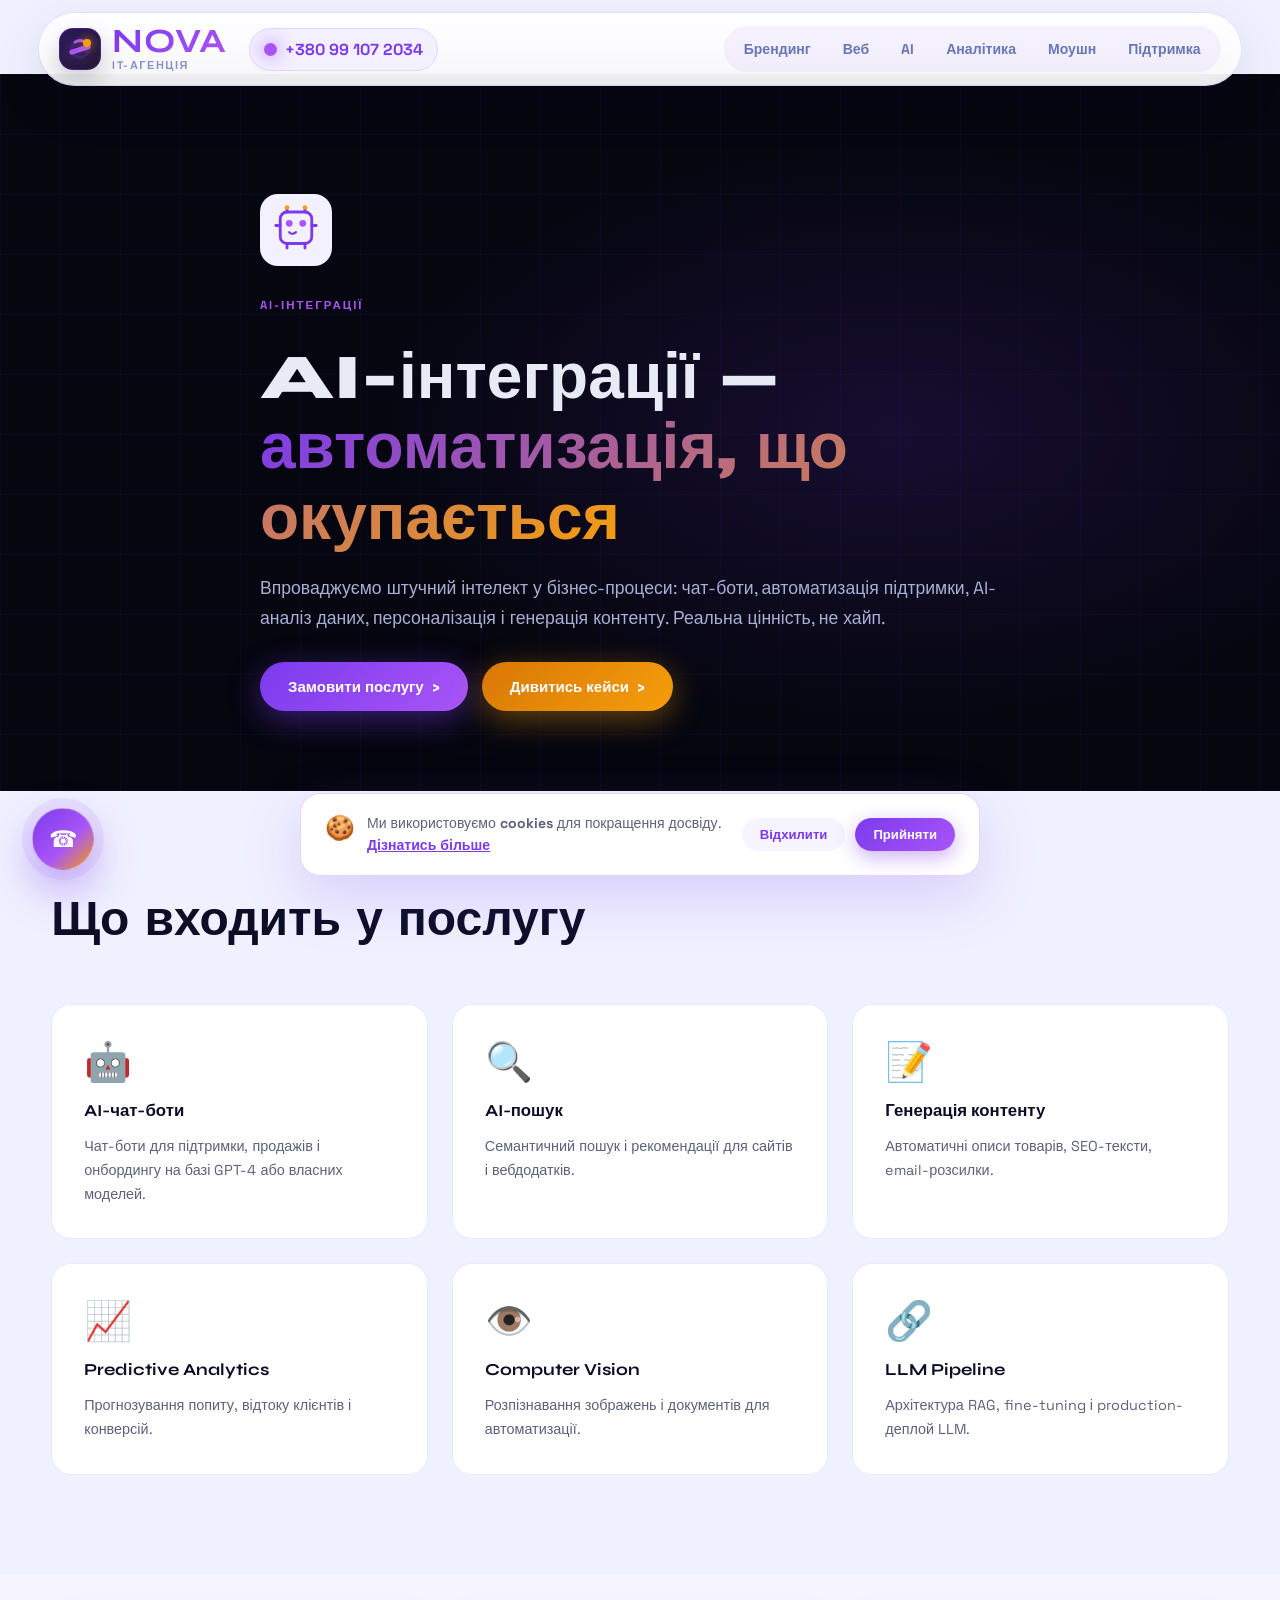
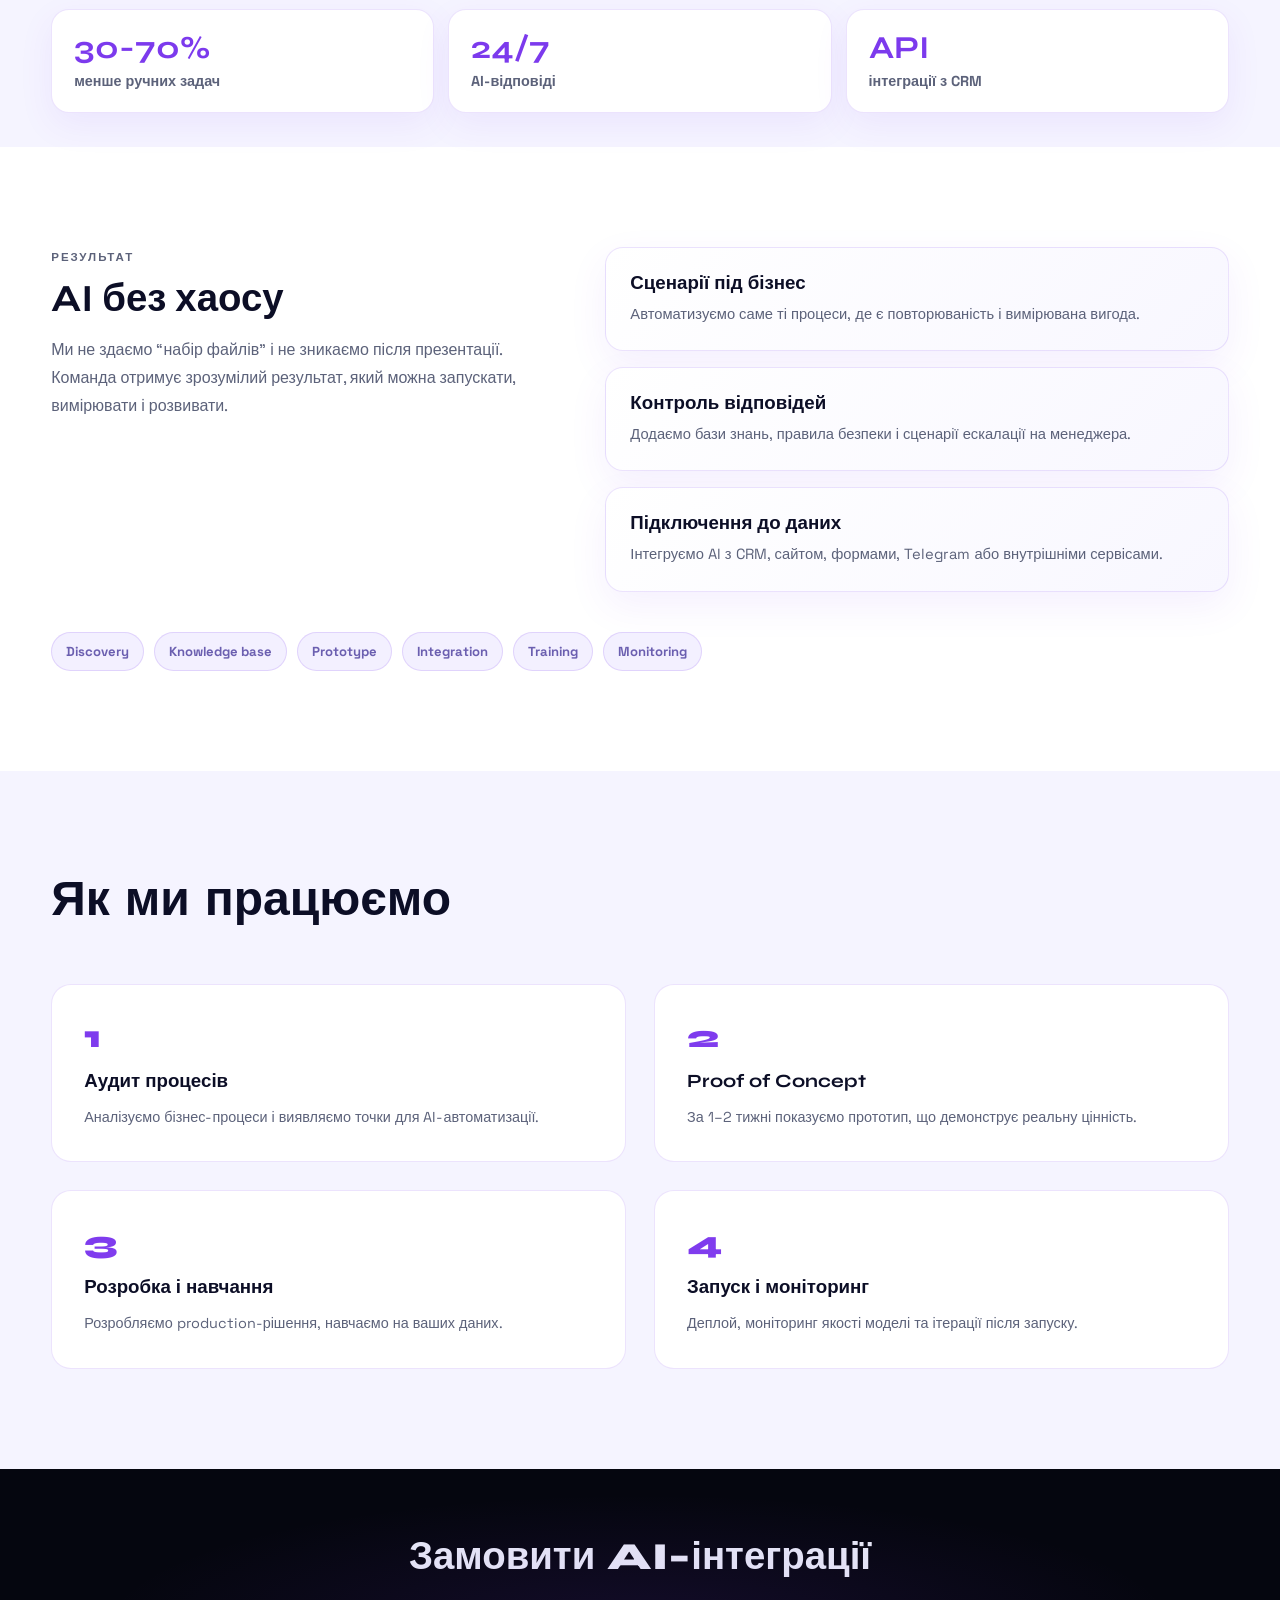
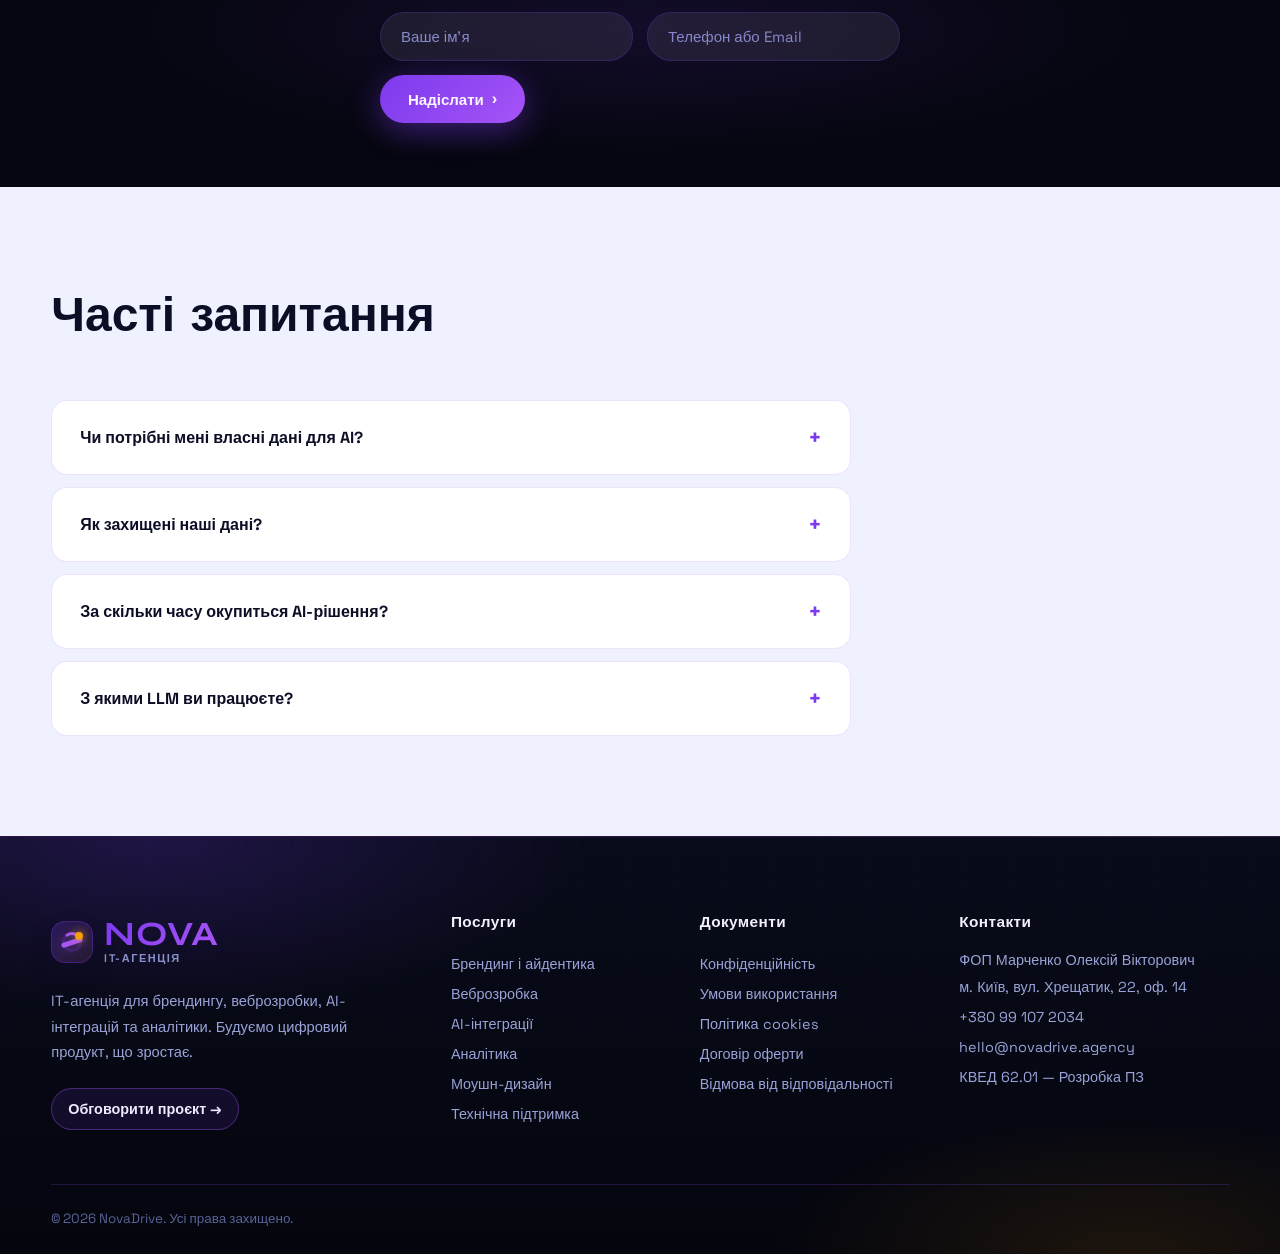
==== commit f18db837: "v 1.4" ====
--- a/ai/index.html
+++ b/ai/index.html
@@ -302,6 +302,8 @@
         }
       }
     </style>
+    <link rel="icon" type="image/png" href="/assets/img/favicon.png" />
+    <link rel="apple-touch-icon" href="/assets/img/favicon.png" />
   </head>
   <body>
     <div class="loader"><div class="loader-ring"></div></div>
@@ -488,7 +490,7 @@
           <h2 class="title reveal">Як ми працюємо</h2>
           <div class="process-grid">
             <div class="step reveal">
-              <span class="step-num">01</span>
+              <span class="step-num">1</span>
               <h3>Аудит процесів</h3>
               <p>
                 Аналізуємо бізнес-процеси і виявляємо точки для
@@ -496,19 +498,19 @@
               </p>
             </div>
             <div class="step reveal">
-              <span class="step-num">02</span>
+              <span class="step-num">2</span>
               <h3>Proof of Concept</h3>
               <p>
                 За 1–2 тижні показуємо прототип, що демонструє реальну цінність.
               </p>
             </div>
             <div class="step reveal">
-              <span class="step-num">03</span>
+              <span class="step-num">3</span>
               <h3>Розробка і навчання</h3>
               <p>Розробляємо production-рішення, навчаємо на ваших даних.</p>
             </div>
             <div class="step reveal">
-              <span class="step-num">04</span>
+              <span class="step-num">4</span>
               <h3>Запуск і моніторинг</h3>
               <p>Деплой, моніторинг якості моделі та ітерації після запуску.</p>
             </div>
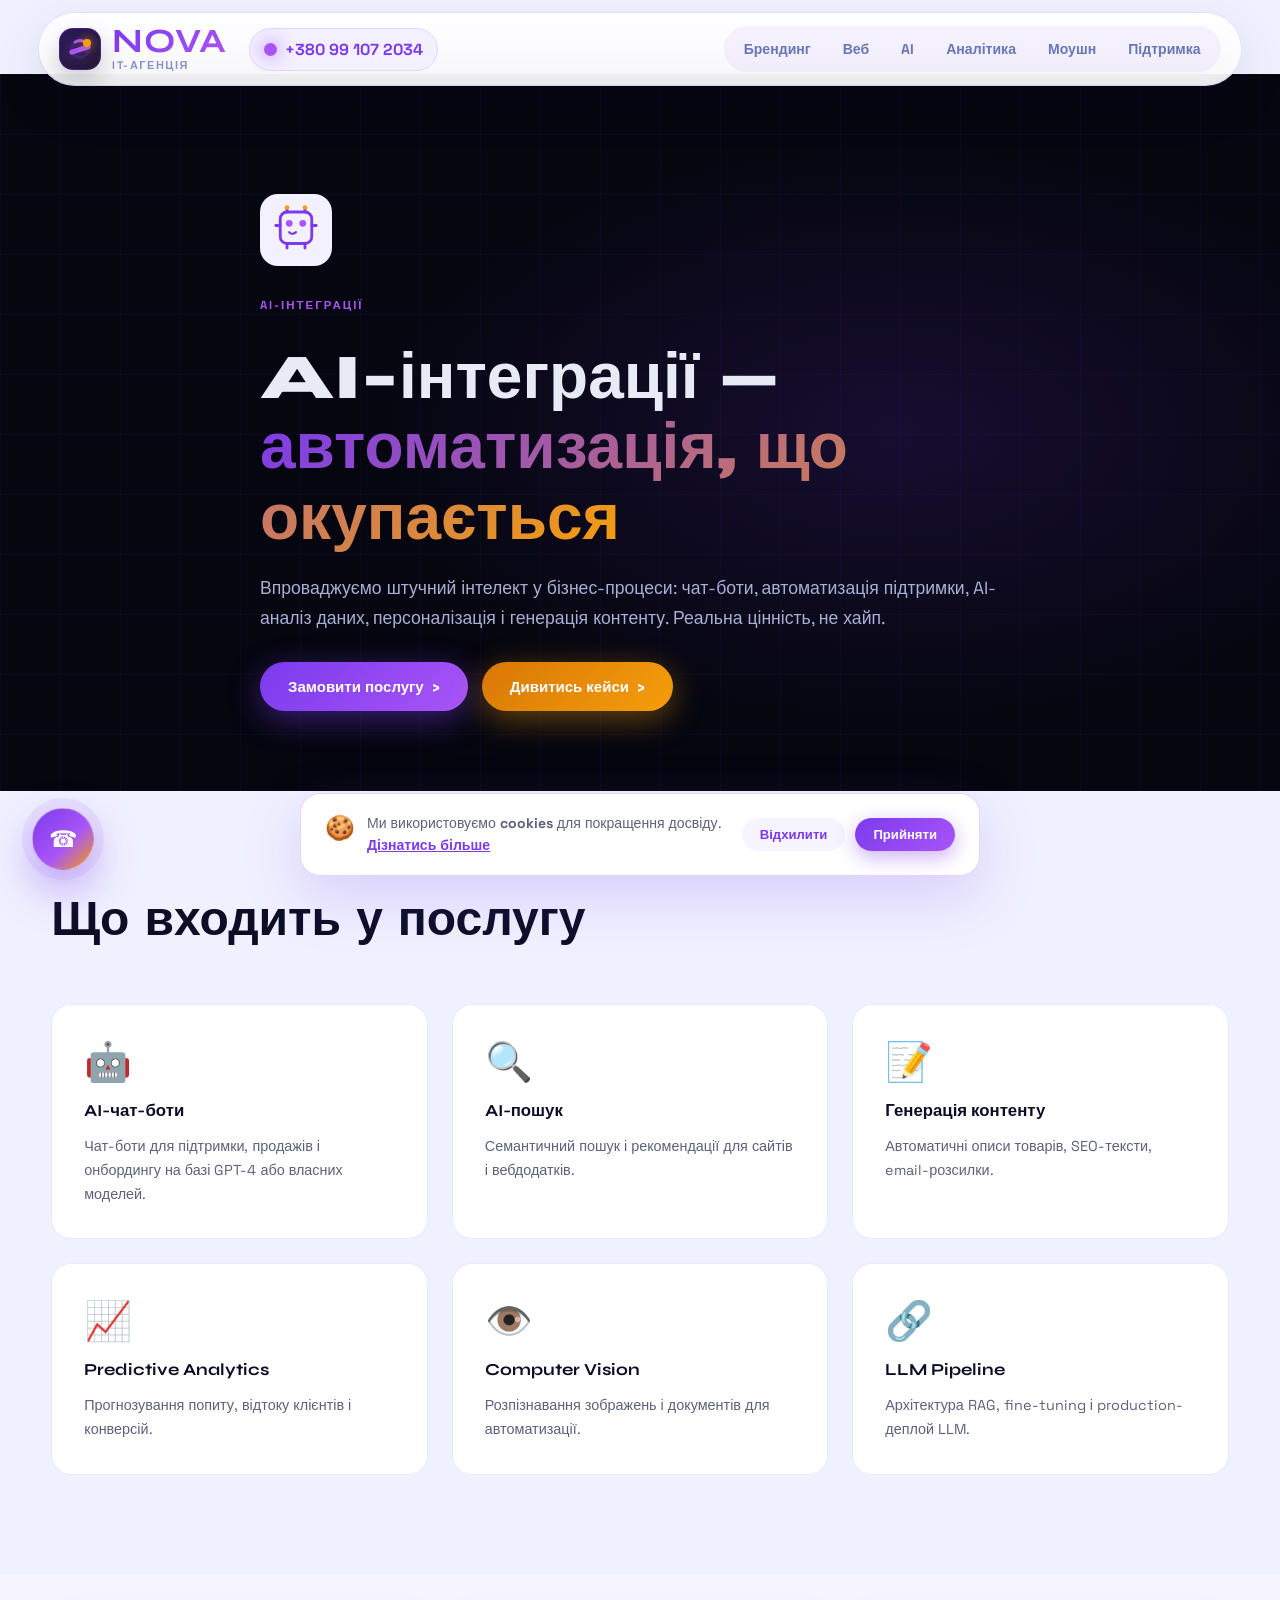
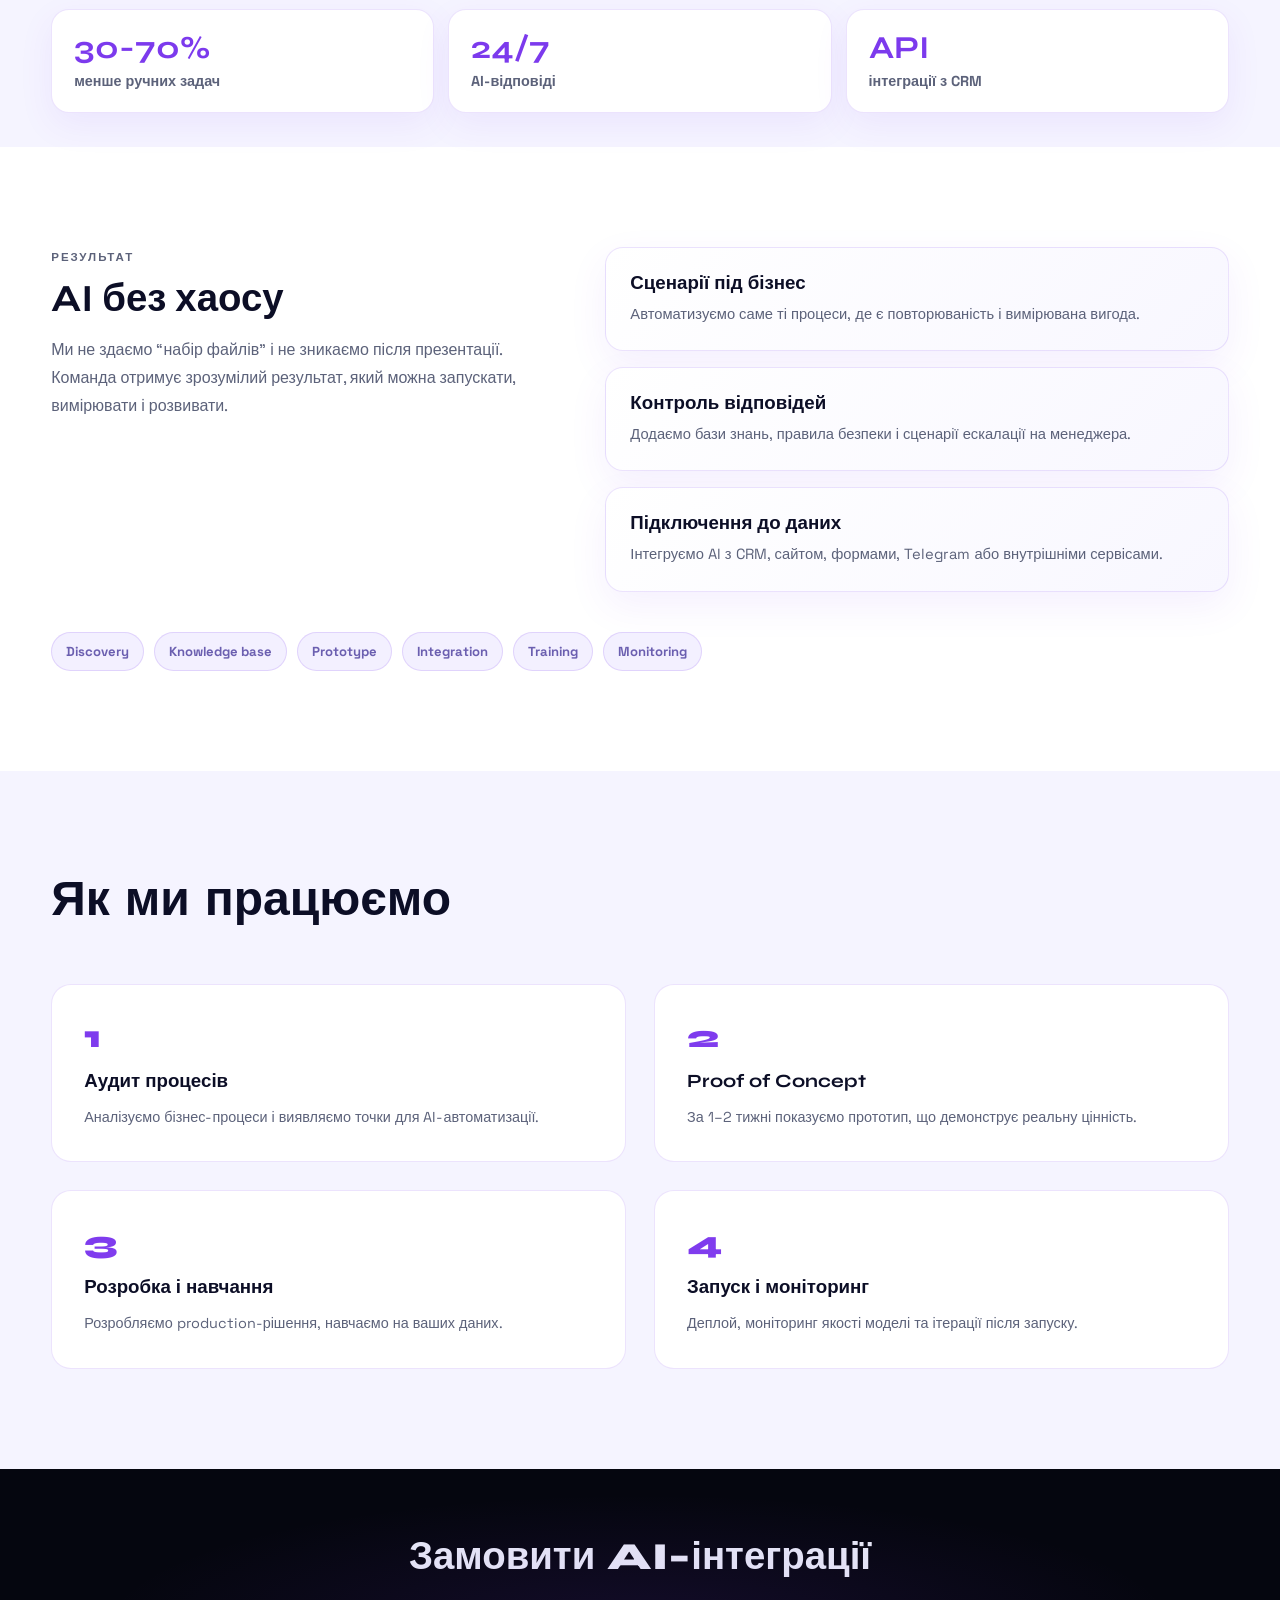
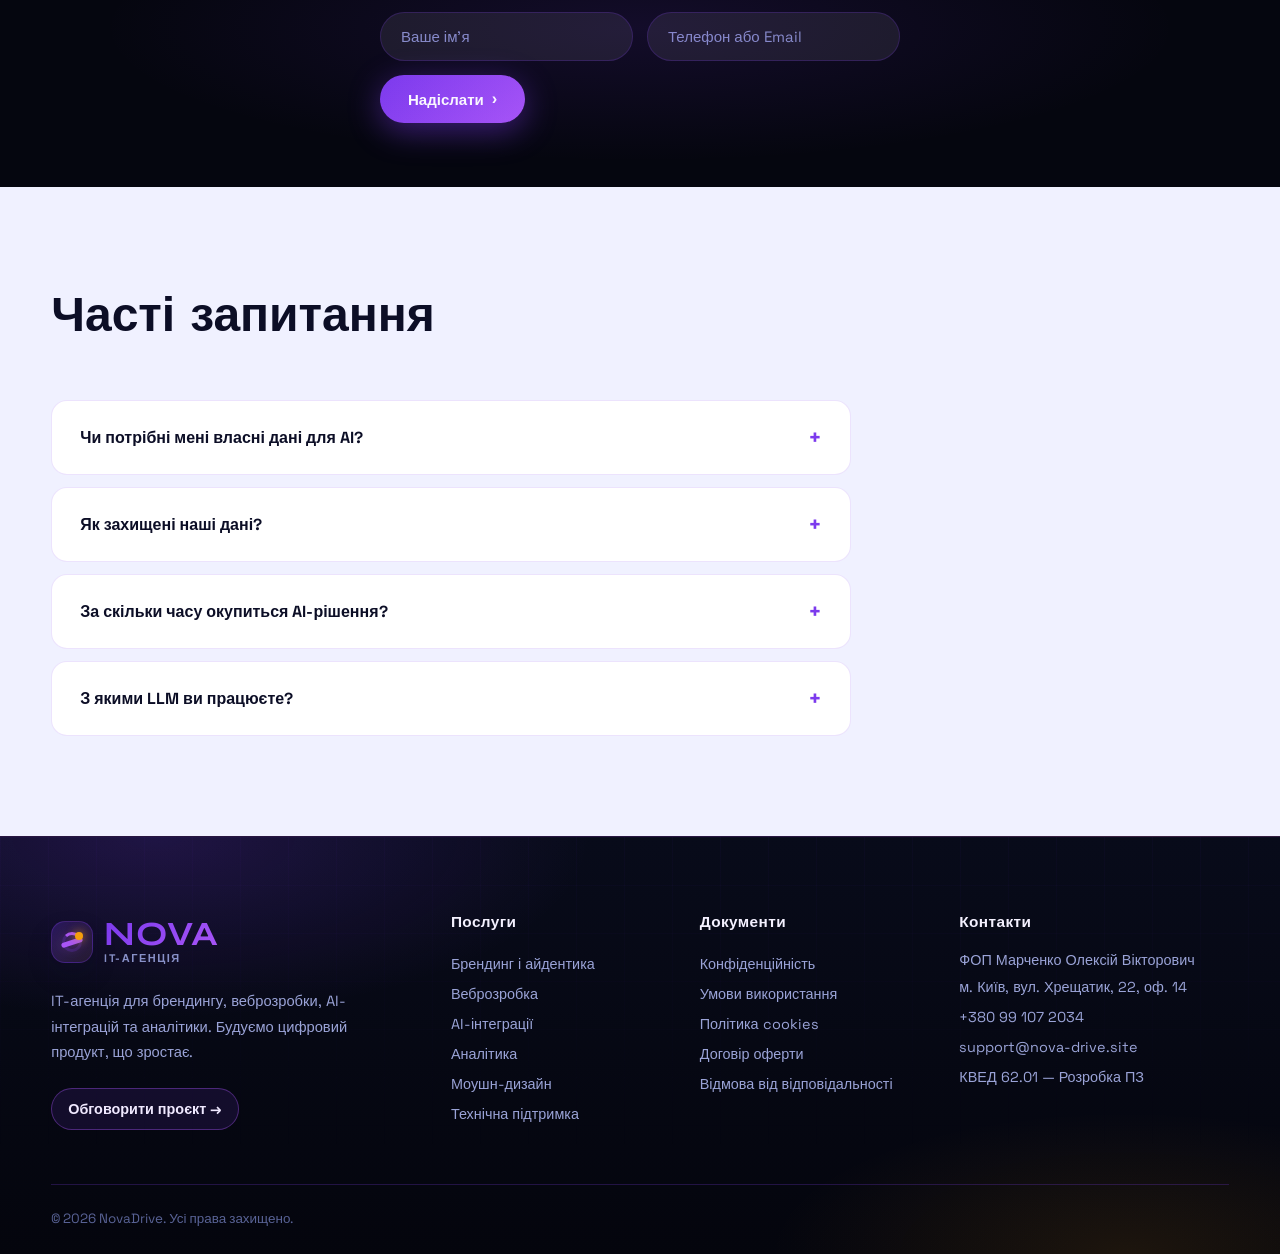
==== commit 4948926c: "v 1.5 email+domain" ====
--- a/ai/index.html
+++ b/ai/index.html
@@ -365,7 +365,7 @@
           <div class="mega-card contact-card">
             <h3>Контакти</h3>
             <a href="tel:+380991072034">+380 99 107 2034</a>
-            <a href="mailto:hello@novadrive.agency">hello@novadrive.agency</a>
+            <a href="mailto:support@nova-drive.site">support@nova-drive.site</a>
           </div>
         </div>
       </div>
@@ -601,7 +601,7 @@
           <p>ФОП Марченко Олексій Вікторович</p>
           <p>м. Київ, вул. Хрещатик, 22, оф. 14</p>
           <a href="tel:+380991072034">+380 99 107 2034</a>
-          <a href="mailto:hello@novadrive.agency">hello@novadrive.agency</a>
+          <a href="mailto:support@nova-drive.site">support@nova-drive.site</a>
           <p>КВЕД 62.01 — Розробка ПЗ</p>
         </div>
       </div>
